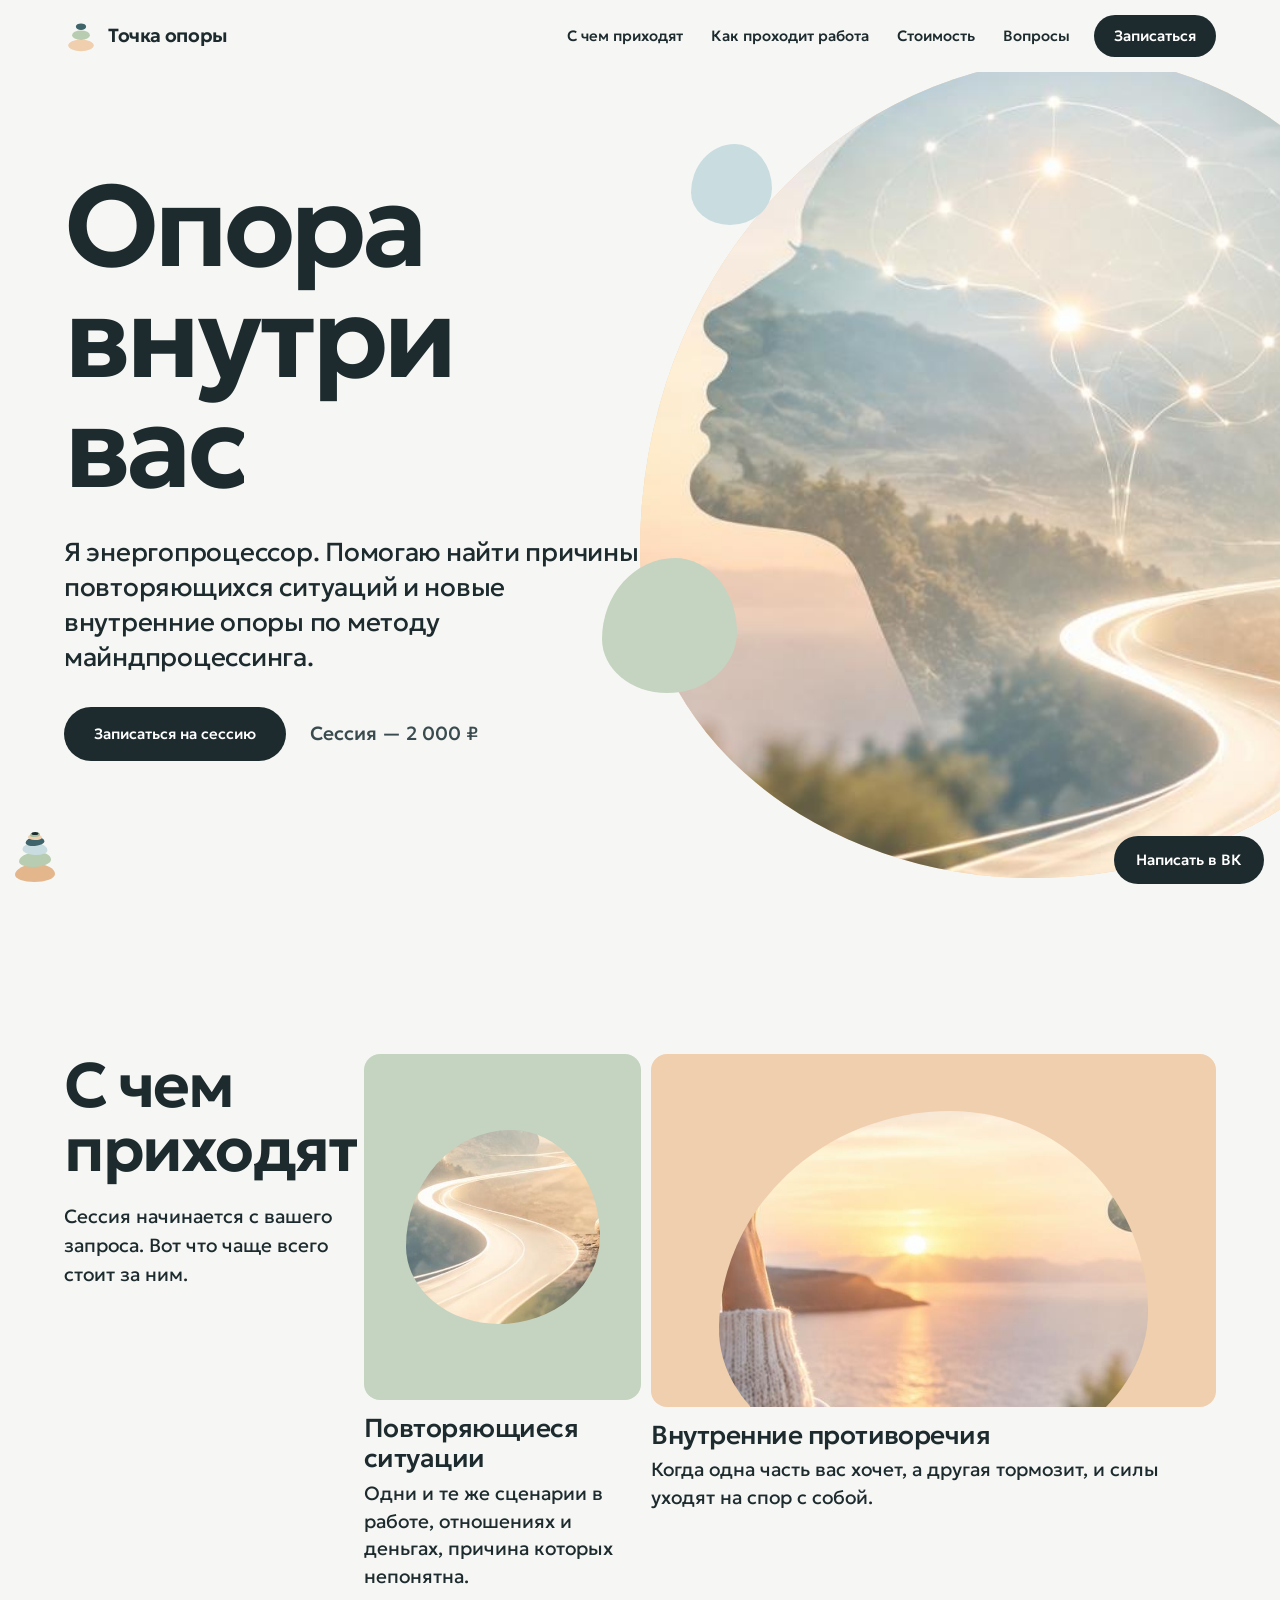
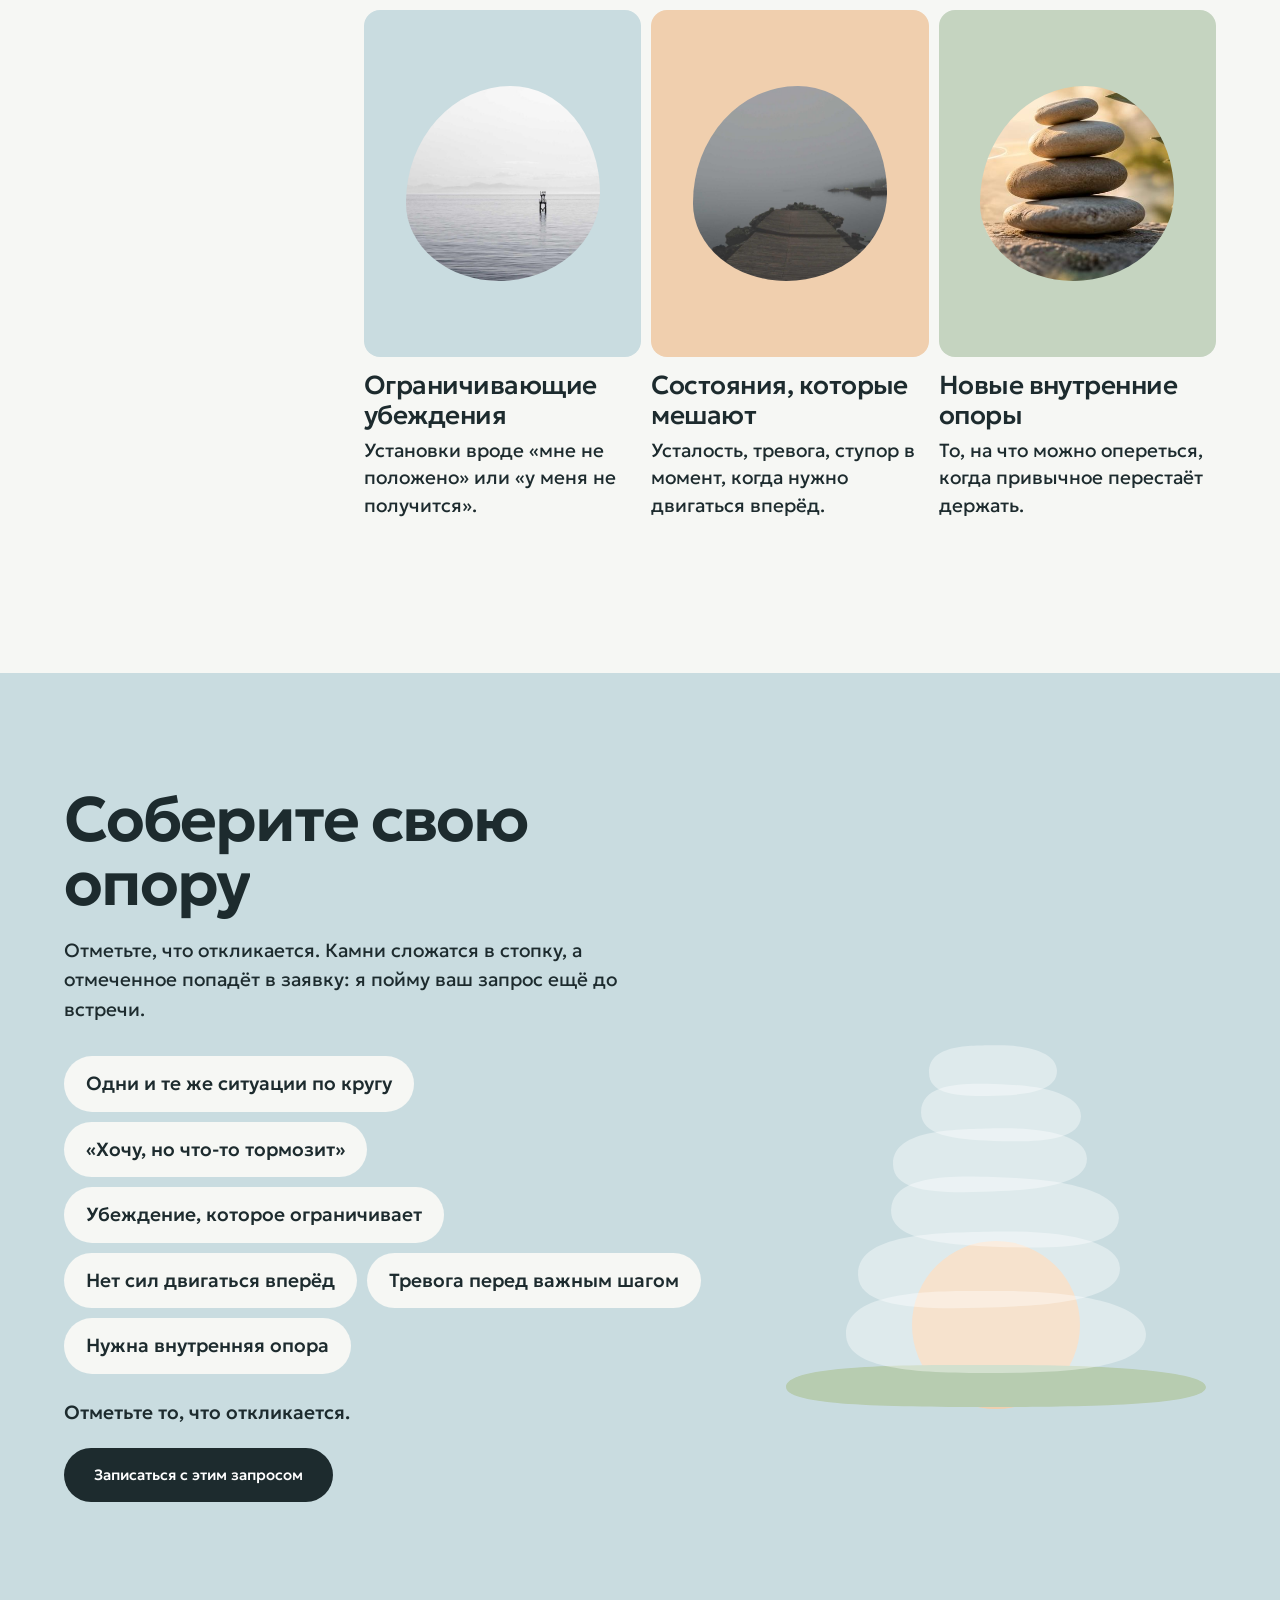
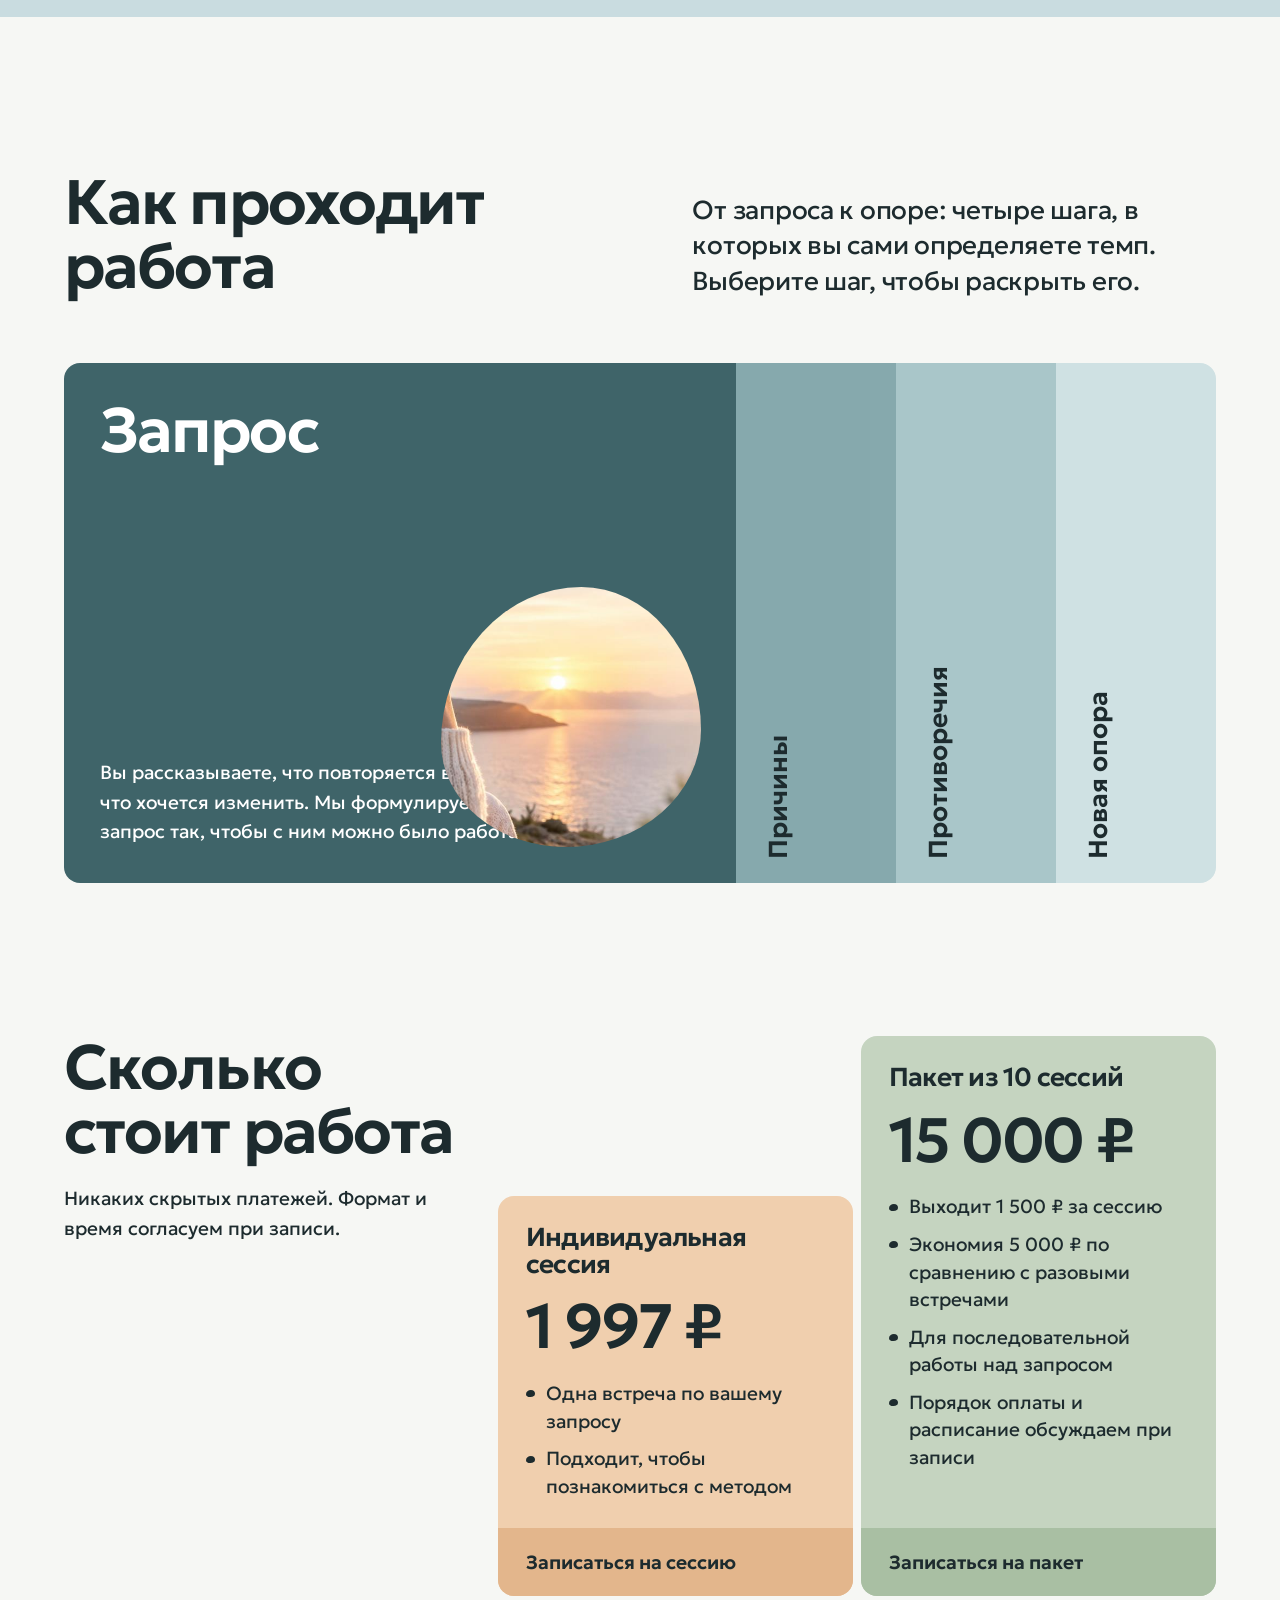
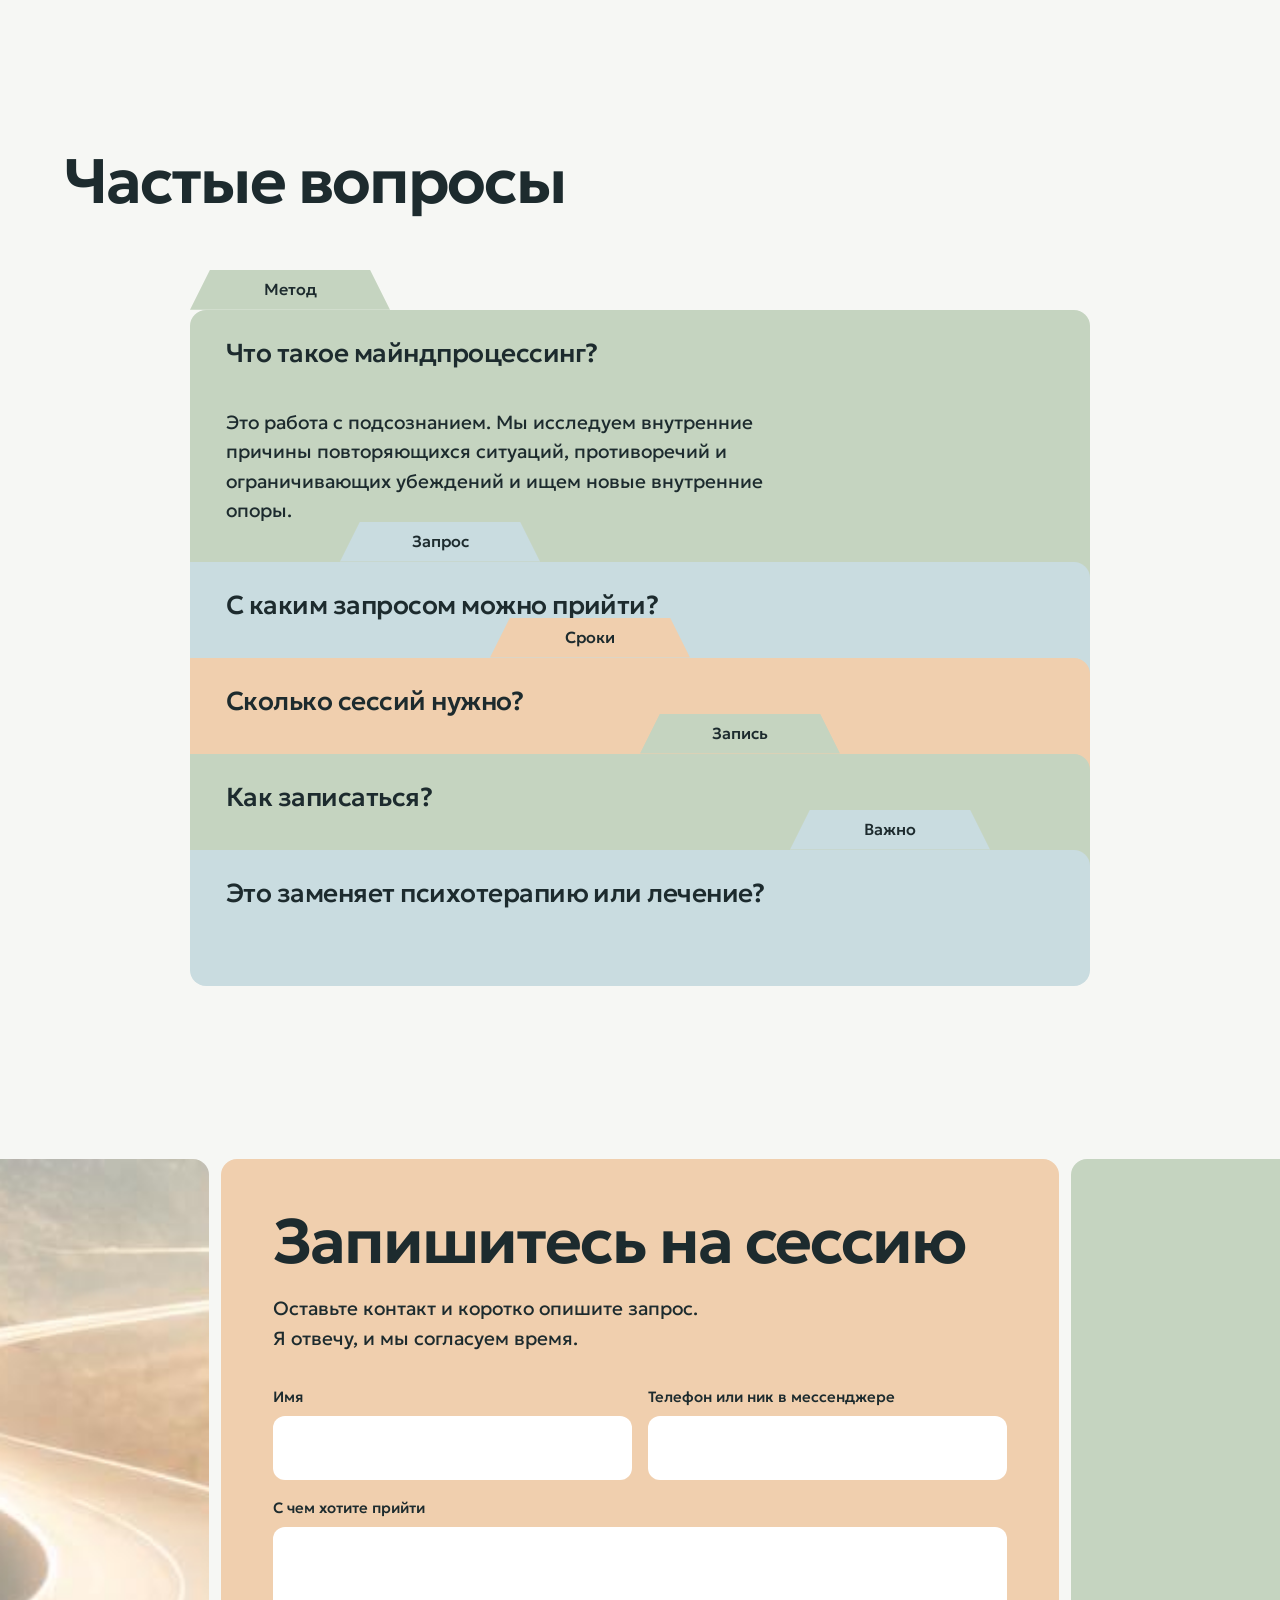
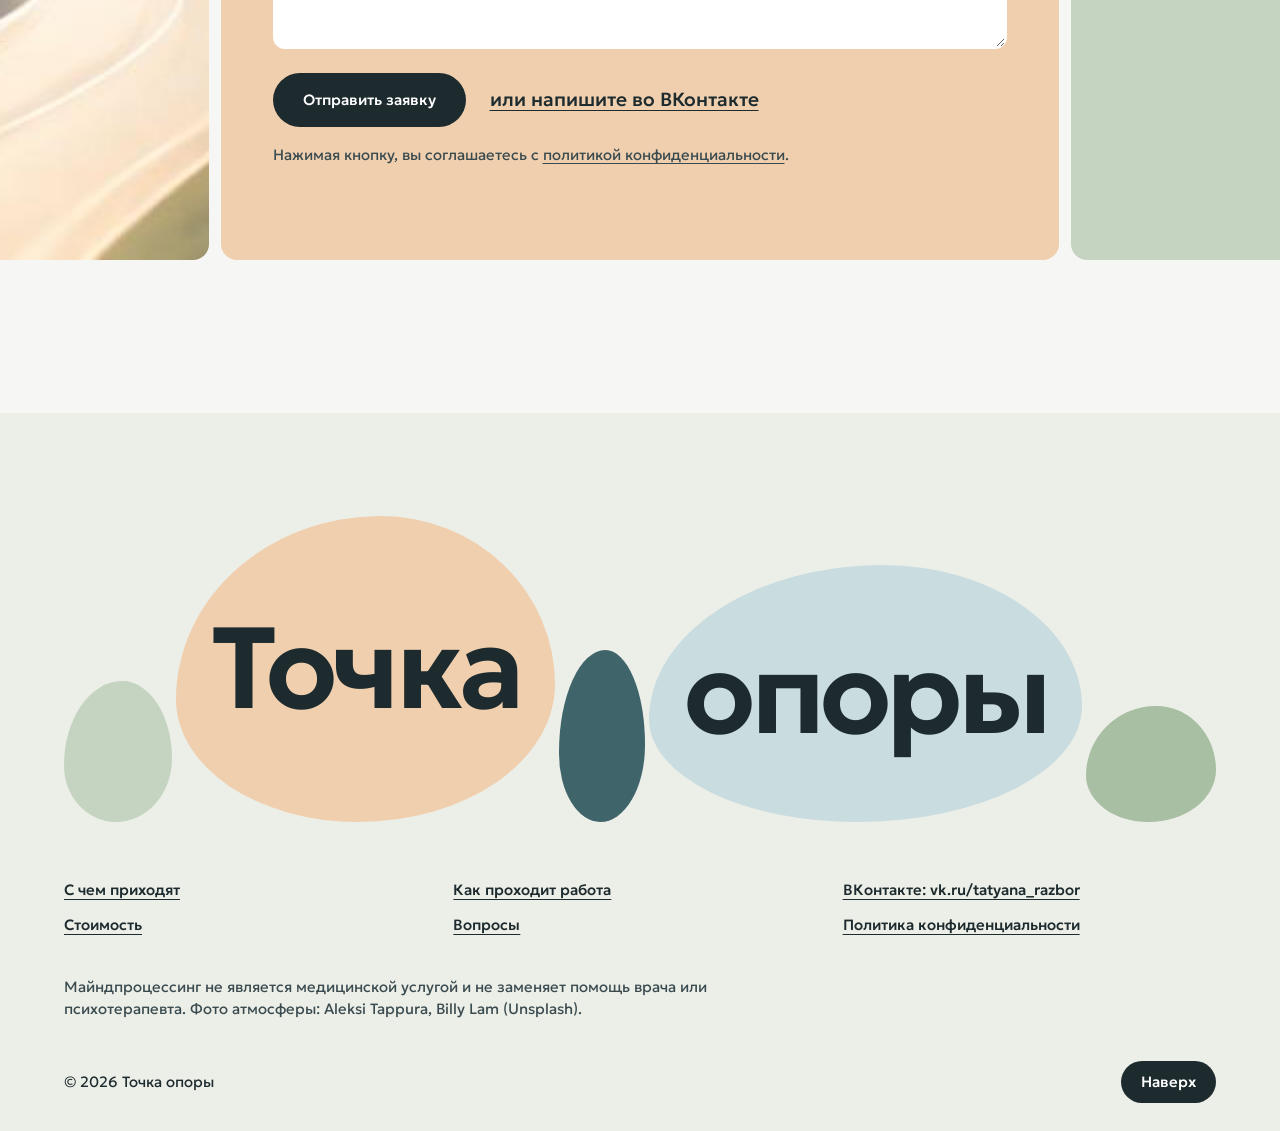
==== index.html @ fae9e63d "init: landing for Точка опоры (майндпроцессинг)" ====
<!doctype html>
<html lang="ru">
<head>
<meta charset="utf-8">
<meta name="viewport" content="width=device-width, initial-scale=1">
<title>Точка опоры — майндпроцессинг, работа с подсознанием</title>
<meta name="description" content="Индивидуальные сессии по методу майндпроцессинга: исследуем причины повторяющихся ситуаций, внутренние противоречия и ограничивающие убеждения. Сессия 2 000 ₽, пакет из 10 сессий 15 000 ₽.">
<meta property="og:type" content="website">
<meta property="og:title" content="Точка опоры — майндпроцессинг">
<meta property="og:description" content="Работа с подсознанием: находим причины повторяющихся ситуаций и новые внутренние опоры.">
<meta name="theme-color" content="#f6f7f4">
<link rel="icon" href="data:image/svg+xml,%3Csvg xmlns='http://www.w3.org/2000/svg' viewBox='0 0 64 64'%3E%3Cellipse cx='32' cy='47' rx='24' ry='12' fill='%23f0cfae'/%3E%3Cellipse cx='32' cy='29' rx='17' ry='9' fill='%23c5d4c0'/%3E%3Cellipse cx='32' cy='14' rx='10' ry='6' fill='%233f6469'/%3E%3C/svg%3E">
<script>document.documentElement.classList.add('js')</script>
<link rel="preconnect" href="https://fonts.googleapis.com">
<link rel="preconnect" href="https://fonts.gstatic.com" crossorigin>
<link href="https://fonts.googleapis.com/css2?family=Geologica:wght@400;500;600;700&display=swap" rel="stylesheet">
<link rel="stylesheet" href="styles.css">
</head>
<body>

<header class="header" id="header">
  <div class="header__inner">
    <a class="logo" href="#top" aria-label="Точка опоры — в начало">
      <svg class="logo__mark" viewBox="0 0 40 40" aria-hidden="true"><ellipse cx="20" cy="31" rx="15" ry="7" fill="#f0cfae"/><ellipse cx="20" cy="19" rx="10.5" ry="5.6" fill="#b7ccb0"/><ellipse cx="20" cy="9" rx="6" ry="3.8" fill="#3f6469"/></svg>
      <span class="logo__text">Точка опоры</span>
    </a>
    <nav class="nav" id="nav" aria-label="Разделы сайта">
      <a href="#topics">С чем приходят</a>
      <a href="#process">Как проходит работа</a>
      <a href="#price">Стоимость</a>
      <a href="#faq">Вопросы</a>
    </nav>
    <a class="btn btn--sm header__cta" href="#contact">Записаться</a>
    <button class="burger" id="burger" type="button" aria-label="Открыть меню" aria-expanded="false" aria-controls="nav"><span></span><span></span></button>
  </div>
</header>

<main>

  <!-- HERO -->
  <section class="hero" id="top" data-trail="0">
    <div class="hero__text">
      <h1 class="hero__title" data-split aria-label="Опора внутри вас"><span class="l">Опора</span><span class="l">внутри вас</span></h1>
      <p class="hero__lead" data-reveal>Я энергопроцессор. Помогаю найти причины повторяющихся ситуаций и новые внутренние опоры по методу майндпроцессинга.</p>
      <div class="hero__act" data-reveal style="--d:120ms">
        <a class="btn" href="#contact">Записаться на сессию</a>
        <span class="hero__price">Сессия — 2&nbsp;000&nbsp;₽</span>
      </div>
    </div>
    <div class="stage" id="stage">
      <div class="stage__move">
        <div class="pebble pebble--giant">
          <div class="giant__pic"><img src="img/head.jpg" width="640" height="708" alt="Силуэт головы, внутри которого горы, море и светящаяся тропа"></div>
        </div>
        <span class="pebble pebble--s1" aria-hidden="true"></span>
        <span class="pebble pebble--s2" aria-hidden="true"></span>
      </div>
    </div>
  </section>

  <!-- С ЧЕМ ПРИХОДЯТ -->
  <section class="topics" id="topics" data-trail="1">
    <div class="topics__head">
      <h2 data-split>С чем приходят</h2>
      <p data-reveal>Сессия начинается с вашего запроса. Вот что чаще всего стоит за ним.</p>
    </div>
    <div class="topics__grid" data-stagger>
      <figure class="tile tile--sage t1">
        <div class="tile__field"><img src="img/path.jpg" width="640" height="348" loading="lazy" alt="Светящаяся дорога, уходящая вдаль"></div>
        <figcaption><strong>Повторяющиеся ситуации</strong><span>Одни и те же сценарии в работе, отношениях и деньгах, причина которых непонятна.</span></figcaption>
      </figure>
      <figure class="tile tile--sand t2">
        <div class="tile__field"><img src="img/sea.jpg" width="640" height="478" loading="lazy" alt="Закат над морем и мысом"></div>
        <figcaption><strong>Внутренние противоречия</strong><span>Когда одна часть вас хочет, а другая тормозит, и силы уходят на спор с собой.</span></figcaption>
      </figure>
      <figure class="tile tile--mist t3">
        <div class="tile__field"><img src="img/post.jpg" width="1400" height="1000" loading="lazy" alt="Одинокая вешка в тумане над водой"></div>
        <figcaption><strong>Ограничивающие убеждения</strong><span>Установки вроде «мне не положено» или «у меня не получится».</span></figcaption>
      </figure>
      <figure class="tile tile--sand t4">
        <div class="tile__field"><img src="img/jetty.jpg" width="1400" height="1000" loading="lazy" alt="Каменный причал, уходящий в спокойную воду и туман"></div>
        <figcaption><strong>Состояния, которые мешают</strong><span>Усталость, тревога, ступор в момент, когда нужно двигаться вперёд.</span></figcaption>
      </figure>
      <figure class="tile tile--sage t5">
        <div class="tile__field"><img src="img/stones.jpg" width="380" height="400" loading="lazy" alt="Стопка гладких камней на скале"></div>
        <figcaption><strong>Новые внутренние опоры</strong><span>То, на что можно опереться, когда привычное перестаёт держать.</span></figcaption>
      </figure>
    </div>
  </section>

  <!-- СОБЕРИ ОПОРУ -->
  <section class="cairn" id="cairn" data-trail="2">
    <div class="cairn__grid">
      <div class="cairn__copy">
        <h2 data-split>Соберите свою опору</h2>
        <p class="cairn__lead" data-reveal>Отметьте, что откликается. Камни сложатся в стопку, а отмеченное попадёт в заявку: я пойму ваш запрос ещё до встречи.</p>
        <fieldset class="chips" data-stagger>
          <legend class="sr">Что откликается</legend>
          <label class="chip"><input type="checkbox" value="Одни и те же ситуации по кругу"><span>Одни и те же ситуации по кругу</span></label>
          <label class="chip"><input type="checkbox" value="«Хочу, но что-то тормозит»"><span>«Хочу, но что-то тормозит»</span></label>
          <label class="chip"><input type="checkbox" value="Убеждение, которое ограничивает"><span>Убеждение, которое ограничивает</span></label>
          <label class="chip"><input type="checkbox" value="Нет сил двигаться вперёд"><span>Нет сил двигаться вперёд</span></label>
          <label class="chip"><input type="checkbox" value="Тревога перед важным шагом"><span>Тревога перед важным шагом</span></label>
          <label class="chip"><input type="checkbox" value="Нужна внутренняя опора"><span>Нужна внутренняя опора</span></label>
        </fieldset>
        <p class="cairn__sum" id="cairnSum" aria-live="polite">Отметьте то, что откликается.</p>
        <a class="btn" href="#contact" id="cairnGo">Записаться с этим запросом</a>
      </div>
      <div class="cairn__art" aria-hidden="true">
        <svg id="cairnSvg" viewBox="0 0 440 540" role="img" focusable="false"></svg>
      </div>
    </div>
  </section>

  <!-- КАК ПРОХОДИТ -->
  <section class="process" id="process" data-trail="3">
    <div class="process__head">
      <h2 data-split>Как проходит работа</h2>
      <p data-reveal>От запроса к опоре: четыре шага, в которых вы сами определяете темп. Выберите шаг, чтобы раскрыть его.</p>
    </div>
    <div class="acc" id="acc" data-reveal>
      <div class="acc__p acc__p--1 is-open">
        <button class="acc__tab" type="button" aria-expanded="true" aria-controls="acc-b1"><span class="acc__vname">Запрос</span></button>
        <div class="acc__body" id="acc-b1">
          <h3 class="acc__name">Запрос</h3>
          <p>Вы рассказываете, что повторяется в жизни и что хочется изменить. Мы формулируем запрос так, чтобы с ним можно было работать.</p>
          <div class="acc__pic"><img src="img/sea.jpg" width="640" height="478" loading="lazy" alt="Рассвет над морем"></div>
        </div>
      </div>
      <div class="acc__p acc__p--2">
        <button class="acc__tab" type="button" aria-expanded="false" aria-controls="acc-b2"><span class="acc__vname">Причины</span></button>
        <div class="acc__body" id="acc-b2">
          <h3 class="acc__name">Причины</h3>
          <p>Исследуем, откуда берётся повторяющаяся ситуация и какие внутренние причины за ней стоят.</p>
          <div class="acc__pic"><img src="img/post.jpg" width="1400" height="1000" loading="lazy" alt="Вешка в тумане"></div>
        </div>
      </div>
      <div class="acc__p acc__p--3">
        <button class="acc__tab" type="button" aria-expanded="false" aria-controls="acc-b3"><span class="acc__vname">Противоречия</span></button>
        <div class="acc__body" id="acc-b3">
          <h3 class="acc__name">Противоречия</h3>
          <p>Разбираемся с внутренними противоречиями и убеждениями, которые ограничивают и тормозят движение.</p>
          <div class="acc__pic"><img src="img/jetty.jpg" width="1400" height="1000" loading="lazy" alt="Причал в тумане"></div>
        </div>
      </div>
      <div class="acc__p acc__p--4">
        <button class="acc__tab" type="button" aria-expanded="false" aria-controls="acc-b4"><span class="acc__vname">Новая опора</span></button>
        <div class="acc__body" id="acc-b4">
          <h3 class="acc__name">Новая опора</h3>
          <p>Находим новые внутренние опоры: состояния и установки, на которые можно опереться дальше.</p>
          <div class="acc__pic"><img src="img/stones.jpg" width="380" height="400" loading="lazy" alt="Стопка камней"></div>
        </div>
      </div>
    </div>
  </section>

  <!-- СТОИМОСТЬ -->
  <section class="price" id="price" data-trail="4">
    <div class="plans">
      <div class="plans__head">
        <h2 data-split>Сколько стоит работа</h2>
        <p data-reveal>Никаких скрытых платежей. Формат и время согласуем при записи.</p>
      </div>
      <article class="plan plan--s" data-reveal>
        <div class="plan__in">
          <h3>Индивидуальная сессия</h3>
          <p class="plan__price"><span data-count="2000">2&nbsp;000</span>&nbsp;₽</p>
          <ul>
            <li>Одна встреча по вашему запросу</li>
            <li>Подходит, чтобы познакомиться с методом</li>
          </ul>
        </div>
        <a class="plan__go" href="#contact" data-plan="Индивидуальная сессия, 2 000 ₽">Записаться на сессию</a>
      </article>
      <article class="plan plan--l" data-reveal style="--d:140ms">
        <div class="plan__in">
          <h3>Пакет из 10 сессий</h3>
          <p class="plan__price"><span data-count="15000">15&nbsp;000</span>&nbsp;₽</p>
          <ul>
            <li>Выходит 1&nbsp;500&nbsp;₽ за сессию</li>
            <li>Экономия 5&nbsp;000&nbsp;₽ по сравнению с разовыми встречами</li>
            <li>Для последовательной работы над запросом</li>
            <li>Порядок оплаты и расписание обсуждаем при записи</li>
          </ul>
        </div>
        <a class="plan__go" href="#contact" data-plan="Пакет из 10 сессий, 15 000 ₽">Записаться на пакет</a>
      </article>
    </div>
  </section>

  <!-- ВОПРОСЫ -->
  <section class="faq" id="faq" data-trail="5">
    <h2 data-split>Частые вопросы</h2>
    <div class="cards" id="cards" data-stagger>
      <div class="card card--sage is-open">
        <span class="card__tab" aria-hidden="true">Метод</span>
        <button class="card__q" type="button" aria-expanded="true" aria-controls="ans1">Что такое майндпроцессинг?</button>
        <div class="card__a" id="ans1"><div><p>Это работа с подсознанием. Мы исследуем внутренние причины повторяющихся ситуаций, противоречий и ограничивающих убеждений и ищем новые внутренние опоры.</p></div></div>
      </div>
      <div class="card card--mist">
        <span class="card__tab" aria-hidden="true">Запрос</span>
        <button class="card__q" type="button" aria-expanded="false" aria-controls="ans2">С каким запросом можно прийти?</button>
        <div class="card__a" id="ans2"><div><p>С повторяющейся ситуацией, внутренним конфликтом, убеждением или состоянием, которое мешает двигаться вперёд. Если запрос пока размыт, сформулируем его вместе в начале сессии.</p></div></div>
      </div>
      <div class="card card--sand">
        <span class="card__tab" aria-hidden="true">Сроки</span>
        <button class="card__q" type="button" aria-expanded="false" aria-controls="ans3">Сколько сессий нужно?</button>
        <div class="card__a" id="ans3"><div><p>Можно начать с одной сессии, чтобы познакомиться с методом и понять, подходит ли он вам. Для последовательной работы есть пакет из 10 сессий.</p></div></div>
      </div>
      <div class="card card--sage">
        <span class="card__tab" aria-hidden="true">Запись</span>
        <button class="card__q" type="button" aria-expanded="false" aria-controls="ans4">Как записаться?</button>
        <div class="card__a" id="ans4"><div><p>Оставьте заявку на сайте или напишите во ВКонтакте. Формат и время сессии согласуем при записи.</p></div></div>
      </div>
      <div class="card card--mist">
        <span class="card__tab" aria-hidden="true">Важно</span>
        <button class="card__q" type="button" aria-expanded="false" aria-controls="ans5">Это заменяет психотерапию или лечение?</button>
        <div class="card__a" id="ans5"><div><p>Нет. Майндпроцессинг не является медицинской услугой и не заменяет помощь врача или психотерапевта. Если нужна медицинская помощь, обратитесь к врачу.</p></div></div>
      </div>
    </div>
  </section>

  <!-- ЗАЯВКА -->
  <section class="contact" id="contact" data-trail="6">
    <div class="contact__row">
      <div class="flank flank--l" data-reveal="left"><img src="img/path.jpg" width="640" height="348" loading="lazy" alt="Светящаяся тропа, уходящая вдаль"></div>
      <div class="contact__main" data-reveal>
        <h2>Запишитесь на сессию</h2>
        <p class="contact__lead">Оставьте контакт и коротко опишите запрос. Я отвечу, и мы согласуем время.</p>
        <form class="form" id="leadForm" novalidate>
          <div class="field">
            <label for="f-name">Имя</label>
            <input id="f-name" name="name" type="text" autocomplete="name" required>
          </div>
          <div class="field">
            <label for="f-contact">Телефон или ник в мессенджере</label>
            <input id="f-contact" name="contact" type="text" autocomplete="tel" inputmode="text" required>
          </div>
          <div class="field field--wide">
            <label for="f-comment">С чем хотите прийти</label>
            <textarea id="f-comment" name="comment" rows="3"></textarea>
          </div>
          <input type="hidden" name="plan" id="f-plan">
          <input type="hidden" name="topics" id="f-topics">
          <input type="text" name="_gotcha" style="display:none" tabindex="-1" autocomplete="off">
          <div class="form__act">
            <button class="btn btn--dark" type="submit">Отправить заявку</button>
            <a class="form__alt" href="https://vk.ru/tatyana_razbor" target="_blank" rel="noopener">или напишите во ВКонтакте</a>
          </div>
          <p class="form__note">Нажимая кнопку, вы соглашаетесь с <a href="privacy.html">политикой конфиденциальности</a>.</p>
          <p class="form__status" id="formStatus" role="status" aria-live="polite"></p>
        </form>
      </div>
      <div class="flank flank--r" data-reveal="right" aria-hidden="true"></div>
    </div>
  </section>

</main>

<footer class="footer" id="footer">
  <div class="stones" id="stones" aria-label="Точка опоры">
    <span class="sf sf--a" data-reveal="drop" style="--h:46%;--g:2;--d:0ms"></span>
    <span class="sf sf--b" data-reveal="drop" style="--h:100%;--g:7;--d:90ms"><b>Точка</b></span>
    <span class="sf sf--c" data-reveal="drop" style="--h:56%;--g:1.6;--d:180ms"></span>
    <span class="sf sf--d" data-reveal="drop" style="--h:84%;--g:8;--d:270ms"><b>опоры</b></span>
    <span class="sf sf--e" data-reveal="drop" style="--h:38%;--g:2.4;--d:360ms"></span>
  </div>
  <div class="footer__cols">
    <nav class="footer__nav" aria-label="Разделы в подвале">
      <a href="#topics">С чем приходят</a>
      <a href="#process">Как проходит работа</a>
      <a href="#price">Стоимость</a>
      <a href="#faq">Вопросы</a>
    </nav>
    <div class="footer__contact">
      <a href="https://vk.ru/tatyana_razbor" target="_blank" rel="noopener">ВКонтакте: vk.ru/tatyana_razbor</a>
      <a href="privacy.html">Политика конфиденциальности</a>
    </div>
  </div>
  <p class="footer__legal">Майндпроцессинг не является медицинской услугой и не заменяет помощь врача или психотерапевта. Фото атмосферы: Aleksi Tappura, Billy Lam (Unsplash).</p>
  <div class="footer__last">
    <span>© <span id="year">2026</span> Точка опоры</span>
    <a class="btn btn--sm" href="#top">Наверх</a>
  </div>
</footer>

<a class="fab" href="https://vk.ru/tatyana_razbor" target="_blank" rel="noopener" aria-label="Написать во ВКонтакте">Написать в ВК</a>

<div class="trail" id="trail" aria-hidden="true"></div>

<script src="script.js"></script>
</body>
</html>
---- styles.css ----
/* Точка опоры — один мотив: камень. Он же маска фото, плитки, стопка, подвал. */
:root{
  --bg:#f6f7f4;
  --surface:#eceee8;
  --ink:#1d2b2e;
  --muted:#3a4b4f;
  --white:#fff;
  --sage:#c5d4c0;
  --sage-d:#a9bfa3;
  --mist:#c9dce0;
  --sand:#f0cfae;
  --sand-d:#e3b68c;
  --deep:#3f6469;

  --pebble:54% 46% 52% 48% / 60% 55% 45% 40%;
  --r:16px;
  --pad:clamp(16px,5vw,72px);
  --gap:16px;
  --ff:'Geologica',system-ui,-apple-system,'Segoe UI',sans-serif;
  --ease:cubic-bezier(.22,.8,.2,1);
  --spring:cubic-bezier(.34,1.56,.64,1);

  --step-small:clamp(.875rem,.85rem + .1vw,.9375rem);
  --step-body:clamp(1.0625rem,1rem + .25vw,1.1875rem);
  --step-lead:clamp(1.25rem,1.1rem + .7vw,1.625rem);
  --step-head:clamp(2.1rem,1.2rem + 3.4vw,4.1rem);
  --step-display:clamp(3.1rem,1.2rem + 7.6vw,7.2rem);
}

*,*::before,*::after{box-sizing:border-box}
html{-webkit-text-size-adjust:100%}
body{margin:0;background:var(--bg);color:var(--ink);font:400 var(--step-body)/1.55 var(--ff);overflow-x:hidden;-webkit-font-smoothing:antialiased}
img{display:block;max-width:100%;height:auto}
h1,h2,h3,p,ul,figure{margin:0}
ul{padding:0;list-style:none}
a{color:inherit}
button,input,textarea{font:inherit;color:inherit}
::selection{background:var(--sand)}
:focus-visible{outline:3px solid var(--deep);outline-offset:3px;border-radius:6px}
.sr{position:absolute;width:1px;height:1px;overflow:hidden;clip:rect(0 0 0 0);white-space:nowrap}

h1,h2,h3{font-weight:600;letter-spacing:-.03em;line-height:1.02}
h2{font-size:var(--step-head)}

/* ---------- Кнопки ---------- */
.btn{
  --pad-x:30px;
  display:inline-flex;align-items:center;justify-content:center;
  min-height:54px;padding:0 var(--pad-x);
  background:var(--ink);color:var(--white);
  border:0;border-radius:999px;
  font-weight:500;font-size:var(--step-small);text-decoration:none;white-space:nowrap;cursor:pointer;
  transition:background .25s var(--ease),transform .25s var(--spring);
  will-change:transform;
}
.btn:hover{background:var(--deep)}
.btn:active{transform:scale(.96)!important}
.btn--sm{min-height:42px;--pad-x:20px}
.btn--dark{background:var(--ink)}
.btn[disabled]{opacity:.6;cursor:default}

/* ---------- Шапка ---------- */
.header{position:fixed;inset:0 0 auto 0;z-index:50;background:var(--bg);transition:background .3s}
.header.scrolled{background:rgba(246,247,244,.96)}
.header__inner{display:flex;align-items:center;gap:24px;min-width:0;height:72px;padding:0 var(--pad)}
.logo{display:flex;align-items:center;gap:10px;flex-shrink:0;text-decoration:none;font-weight:600;font-size:var(--step-body);letter-spacing:-.02em}
.logo__mark{width:34px;height:34px;transition:transform .5s var(--spring)}
.logo:hover .logo__mark{transform:rotate(-12deg) scale(1.08)}
.nav{display:flex;gap:28px;margin-left:auto}
.nav a{white-space:nowrap;text-decoration:none;font-size:var(--step-small);font-weight:500;padding:6px 0;position:relative}
.nav a::after{content:"";position:absolute;left:0;bottom:0;width:100%;height:5px;border-radius:5px;background:var(--sand);transform:scaleX(0);transform-origin:left;transition:transform .35s var(--ease);z-index:-1}
.nav a:hover::after{transform:scaleX(1)}
.burger{display:none;width:44px;height:44px;margin-left:auto;background:transparent;border:0;cursor:pointer;position:relative;flex-shrink:0}
.burger span{position:absolute;left:10px;width:24px;height:3px;border-radius:3px;background:var(--ink);transition:transform .35s var(--ease)}
.burger span:nth-child(1){top:16px}
.burger span:nth-child(2){top:25px}
.burger.is-open span:nth-child(1){transform:translateY(4.5px) rotate(45deg)}
.burger.is-open span:nth-child(2){transform:translateY(-4.5px) rotate(-45deg)}

/* ---------- Камень (мотив) ---------- */
.pebble{border-radius:var(--pebble);position:absolute}

/* ---------- Hero ---------- */
.hero{position:relative;min-height:100svh;display:flex;align-items:center;padding:96px var(--pad) 64px;overflow:hidden}
.hero__text{position:relative;z-index:2;max-width:46vw}
.hero__title{font-size:var(--step-display);line-height:.96;letter-spacing:-.04em}
.hero__title .l{display:block}
.hero__lead{max-width:32ch;margin-top:32px;font-size:var(--step-lead);line-height:1.35;letter-spacing:-.01em}
.hero__act{display:flex;align-items:center;gap:24px;flex-wrap:wrap;margin-top:32px}
.hero__price{font-weight:500;color:var(--muted)}

.stage{position:absolute;inset:0;z-index:1;pointer-events:none}
.stage__move{position:absolute;inset:0;--mx:0;--my:0;--sy:0;
  transform:translate3d(calc(var(--mx)*-16px),calc(var(--sy)*.1px + var(--my)*-12px),0)}
.pebble--giant{
  width:min(104svh,64vw);height:min(104svh,64vw);
  left:calc(82vw - min(52svh,32vw));top:calc(52svh - min(52svh,32vw));
  background:var(--sand);overflow:hidden;
  animation:breathe 16s ease-in-out infinite alternate;
}
.giant__pic{position:absolute;inset:0}
.giant__pic img{width:100%;height:100%;object-fit:cover;object-position:35% 40%}
.pebble--s1{width:min(15svh,12vw);height:min(15svh,12vw);left:calc(82vw - min(52svh,32vw) - 3vw);top:62svh;background:var(--sage);animation:float 9s ease-in-out infinite alternate}
.pebble--s2{width:min(9svh,7vw);height:min(9svh,7vw);left:calc(82vw - min(52svh,32vw) + 4vw);top:16svh;background:var(--mist);animation:float 7s ease-in-out -3s infinite alternate-reverse}
@keyframes breathe{
  0%{border-radius:54% 46% 52% 48% / 60% 55% 45% 40%}
  50%{border-radius:48% 52% 44% 56% / 52% 62% 38% 48%}
  100%{border-radius:58% 42% 56% 44% / 56% 48% 52% 44%}
}
@keyframes float{from{transform:translateY(-12px) rotate(-6deg)}to{transform:translateY(14px) rotate(8deg)}}

/* ---------- Секции ---------- */
section{position:relative}
.topics,.process,.price,.faq,.contact{padding:clamp(88px,12vw,200px) var(--pad) 0}
.topics__head p,.process__head p,.plans__head p,.cairn__lead,.contact__lead{max-width:34ch;margin-top:20px;font-size:var(--step-body)}

/* С чем приходят */
.topics{display:grid;grid-template-columns:minmax(0,3fr) minmax(0,9fr);gap:var(--gap);align-items:start}
.topics__grid{display:grid;grid-template-columns:repeat(6,minmax(0,1fr));gap:20px 10px}
.t1{grid-column:span 2}.t2{grid-column:span 4}.t3,.t4,.t5{grid-column:span 2}
.tile{display:flex;flex-direction:column;gap:14px}
.tile__field{border-radius:var(--r);display:grid;place-items:center;aspect-ratio:4/5;overflow:hidden}
.t2 .tile__field{aspect-ratio:8/5}
.tile--sage .tile__field{background:var(--sage)}
.tile--sand .tile__field{background:var(--sand)}
.tile--mist .tile__field{background:var(--mist)}
.tile__field img{width:70%;aspect-ratio:1;object-fit:cover;border-radius:var(--pebble);transition:transform .8s var(--ease),border-radius 1.2s var(--ease)}
.t2 .tile__field img{width:auto;height:76%;aspect-ratio:1.18}
.tile:hover .tile__field img{transform:scale(1.07) rotate(-3deg);border-radius:46% 54% 48% 52% / 48% 44% 56% 52%}
.tile figcaption{display:flex;flex-direction:column;gap:6px}
.tile strong{font-size:var(--step-lead);font-weight:500;line-height:1.15;letter-spacing:-.02em}
.tile span{font-size:var(--step-body);line-height:1.45}

/* Соберите опору (живая вещь) */
.cairn{margin-top:clamp(88px,12vw,200px);background:var(--mist);padding:clamp(72px,9vw,140px) var(--pad)}
.cairn__grid{display:grid;grid-template-columns:minmax(0,7fr) minmax(0,5fr);gap:48px;align-items:center}
.cairn__lead{max-width:44ch}
.chips{border:0;margin:32px 0 0;padding:0;display:flex;flex-wrap:wrap;gap:10px}
.chip{position:relative;cursor:pointer}
.chip input{position:absolute;opacity:0;inset:0;width:100%;height:100%;margin:0;cursor:pointer}
.chip span{display:inline-block;padding:13px 22px;border-radius:999px;background:var(--bg);font-weight:500;font-size:var(--step-body);transition:background .25s var(--ease),color .25s,transform .35s var(--spring)}
.chip:hover span{transform:translateY(-3px) rotate(-1.2deg)}
.chip input:checked + span{background:var(--ink);color:var(--white);transform:scale(1.04)}
.chip input:focus-visible + span{outline:3px solid var(--deep);outline-offset:3px}
.cairn__sum{margin:24px 0 20px;min-height:1.6em;font-weight:500}
.cairn__art svg{display:block;width:100%;max-width:440px;height:auto;margin-left:auto;overflow:visible}
#cairnSvg.wobble{animation:wobble 1.1s var(--ease)}
@keyframes wobble{0%{transform:rotate(0)}22%{transform:rotate(-1.6deg)}50%{transform:rotate(1.1deg)}78%{transform:rotate(-.5deg)}100%{transform:rotate(0)}}
#cairnSvg{transform-origin:50% 92%}
.stone{transition:transform 1s var(--spring),opacity .35s}
.ghost{fill:#fff;opacity:.38}
.sun{transition:transform 1.4s var(--ease),opacity .8s}

/* Как проходит работа */
.process__head{display:grid;grid-template-columns:5fr 1fr 5fr;column-gap:0;align-items:end}
.process__head h2{grid-column:1}
.process__head p{grid-column:3;margin:0;max-width:38ch;font-size:var(--step-lead);line-height:1.35;letter-spacing:-.01em}
.acc{display:flex;height:520px;margin-top:64px;border-radius:var(--r);overflow:hidden}
.acc__p{position:relative;flex:1 1 0;min-width:0;overflow:hidden;transition:flex-grow .6s var(--ease)}
.acc__p.is-open{flex-grow:4.2}
.acc__p--1{background:#3f6469;color:var(--white)}
.acc__p--2{background:#86a9ad}
.acc__p--3{background:#a9c6c9}
.acc__p--4{background:#cfe1e3}
.acc__tab{position:absolute;inset:0;width:100%;height:100%;background:transparent;border:0;padding:0;cursor:pointer;z-index:2;text-align:left;color:inherit}
.acc__vname{position:absolute;left:22px;bottom:24px;writing-mode:vertical-rl;transform:rotate(180deg);transform-origin:center;font-size:var(--step-lead);font-weight:600;white-space:nowrap;transition:opacity .3s}
.acc__p.is-open .acc__vname{opacity:0}
.acc__p.is-open .acc__tab{pointer-events:none}
.acc__body{position:absolute;inset:0 auto 0 0;width:calc((100vw - var(--pad)*2)*.584);min-width:560px;padding:36px;display:flex;flex-direction:column;justify-content:space-between;opacity:0;transition:opacity .4s}
.acc__p.is-open .acc__body{opacity:1;transition:opacity .6s .25s}
.acc__name{font-size:var(--step-head)}
.acc__body p{max-width:34ch;font-size:var(--step-body)}
.acc__pic{position:absolute;right:36px;bottom:36px;width:min(40%,260px);aspect-ratio:1;border-radius:var(--pebble);overflow:hidden}
.acc__pic img{width:100%;height:100%;object-fit:cover;transform:scale(1.2);transition:transform 1.6s var(--ease) .1s}
.acc__p.is-open .acc__pic img{transform:scale(1)}

/* Стоимость */
.plans{display:grid;grid-template-columns:minmax(0,1.2fr) minmax(0,1fr) minmax(0,1fr);gap:8px;align-items:end}
.plans__head{align-self:start;padding-right:32px}
.plan{display:flex;flex-direction:column;justify-content:space-between;border-radius:var(--r);overflow:hidden}
.plan--s{background:var(--sand);min-height:400px}
.plan--l{background:var(--sage);min-height:560px}
.plan__in{padding:28px}
.plan h3{font-size:var(--step-lead);font-weight:600}
.plan__price{margin:18px 0 22px;font-size:var(--step-head);font-weight:600;letter-spacing:-.04em;line-height:1;white-space:nowrap}
.plan li{position:relative;padding-left:20px;margin-top:10px;font-size:var(--step-body);line-height:1.45}
.plan li::before{content:"";position:absolute;left:0;top:.55em;width:9px;height:7px;border-radius:var(--pebble);background:var(--ink)}
.plan__go{display:flex;align-items:center;height:68px;padding:0 28px;font-weight:600;text-decoration:none;transition:padding .35s var(--ease),background .25s}
.plan--s .plan__go{background:var(--sand-d)}
.plan--l .plan__go{background:var(--sage-d)}
.plan__go:hover{padding-left:40px}

/* FAQ — карточки картотеки */
.faq h2{max-width:none;grid-column:1}
.cards{margin:96px 0 0;max-width:900px;margin-left:auto;margin-right:auto;padding-bottom:20px}
.card{position:relative;min-height:136px;border-radius:0 var(--r) var(--r) var(--r);padding:0}
.card + .card{margin-top:-40px}
.card--sage{background:var(--sage)}.card--mist{background:var(--mist)}.card--sand{background:var(--sand)}
.card:nth-child(1){z-index:1}.card:nth-child(2){z-index:2}.card:nth-child(3){z-index:3}.card:nth-child(4){z-index:4}.card:nth-child(5){z-index:5}
.card__tab{position:absolute;top:-40px;left:calc(var(--i,0)*150px);width:200px;height:40px;background:inherit;clip-path:polygon(0 100%,10% 0,90% 0,100% 100%);display:flex;align-items:center;justify-content:center;font-size:1rem;font-weight:500;pointer-events:none}
.card:nth-child(1){--i:0}.card:nth-child(2){--i:1}.card:nth-child(3){--i:2}.card:nth-child(4){--i:3}.card:nth-child(5){--i:4}
.card:first-child{border-radius:var(--r)}
.card__q{display:flex;align-items:flex-start;width:100%;text-align:left;background:transparent;border:0;cursor:pointer;padding:28px 36px 0;font-size:var(--step-lead);font-weight:500;letter-spacing:-.02em;line-height:1.2;min-height:98px}
.card__a{display:grid;grid-template-rows:0fr;transition:grid-template-rows .5s var(--ease)}
.card__a>div{overflow:hidden}
.card__a p{max-width:50ch;padding:0 36px 36px;font-size:var(--step-body);opacity:0;transform:translateY(8px);transition:opacity .4s,transform .5s var(--ease)}
.card.is-open .card__a{grid-template-rows:1fr}
.card.is-open .card__a p{opacity:1;transform:none;transition-delay:.15s}
.card.is-open{min-height:0}
.card:not(:last-child) .card__a p{padding-bottom:76px}
.card.is-open + .card{margin-top:-40px}
.card__q:hover{padding-left:44px}
.card__q{transition:padding .3s var(--ease)}

/* Заявка */
.contact{padding-left:0;padding-right:0}
.contact__row{display:grid;grid-template-columns:minmax(0,2fr) minmax(0,8fr) minmax(0,2fr);gap:12px;align-items:stretch}
.flank{border-radius:var(--r);overflow:hidden;min-height:360px}
.flank--l{border-radius:0 var(--r) var(--r) 0}
.flank--l img{width:100%;height:100%;object-fit:cover}
.flank--r{background:var(--sage);border-radius:var(--r) 0 0 var(--r)}
.contact__main{background:var(--sand);border-radius:var(--r);padding:clamp(28px,4vw,56px)}
.contact__main h2{font-size:var(--step-head)}
.form{display:grid;grid-template-columns:1fr 1fr;gap:16px;margin-top:32px}
.field{display:flex;flex-direction:column;gap:8px}
.field--wide,.form__act,.form__note,.form__status{grid-column:1/-1}
.field label{font-size:var(--step-small);font-weight:500}
.field input,.field textarea{width:100%;background:var(--white);border:2px solid transparent;border-radius:12px;padding:15px 18px;font-size:var(--step-body);transition:border-color .25s,transform .3s var(--ease)}
.field textarea{resize:vertical;min-height:110px}
.field input:focus,.field textarea:focus{outline:none;border-color:var(--deep);transform:translateY(-2px)}
.field.err input{border-color:#b3412f}
.form__act{display:flex;align-items:center;gap:24px;flex-wrap:wrap;margin-top:8px}
.form__alt{font-weight:500;text-underline-offset:4px}
.form__note{font-size:var(--step-small);color:var(--muted)}
.form__note a{text-underline-offset:3px}
.form__status{min-height:1.4em;font-weight:500}

/* Подвал */
.footer{margin-top:clamp(88px,12vw,200px);padding:0 var(--pad) 28px;background:var(--surface);padding-top:clamp(56px,8vw,120px)}
.stones{display:flex;align-items:flex-end;gap:4px;height:min(34svh,340px);min-height:200px}
.sf{flex:var(--g) 1 0;height:var(--h);min-width:0;border-radius:var(--pebble);display:grid;place-items:center;overflow:hidden}
.sf b{font-size:var(--step-display);font-weight:600;letter-spacing:-.04em;line-height:1;color:var(--ink)}
.sf--a{background:var(--sage)}.sf--b{background:var(--sand)}.sf--c{background:var(--deep)}.sf--d{background:var(--mist)}.sf--e{background:var(--sage-d)}
.footer__cols{display:grid;grid-template-columns:repeat(12,minmax(0,1fr));gap:var(--gap);margin-top:56px}
.footer__nav{grid-column:1/9;display:grid;grid-template-columns:repeat(2,minmax(0,1fr));gap:12px 16px;align-content:start}
.footer__contact{grid-column:9/13;display:flex;flex-direction:column;gap:12px}
.footer a{font-size:var(--step-small);text-underline-offset:4px}
.footer__nav a,.footer__contact a{font-weight:500}
.footer__legal{max-width:70ch;margin-top:40px;font-size:var(--step-small);color:var(--muted);line-height:1.5}
.footer__last{display:flex;justify-content:space-between;align-items:center;gap:16px;margin-top:40px;font-size:var(--step-small)}

/* FAB */
.fab{position:fixed;right:16px;bottom:16px;z-index:40;display:inline-flex;align-items:center;min-height:48px;padding:0 22px;border-radius:999px;background:var(--ink);color:var(--white);text-decoration:none;font-weight:500;font-size:var(--step-small);transition:transform .35s var(--spring),background .25s,opacity .4s}
.fab:hover{background:var(--deep);transform:translateY(-3px)}
.fab.is-hidden{opacity:0;pointer-events:none;transform:translateY(20px)}

/* Стопка-прогресс: страница складывает камни по мере чтения */
.trail{position:fixed;left:14px;bottom:18px;z-index:30;width:42px;height:112px;pointer-events:none}
.trail i{position:absolute;left:50%;border-radius:var(--pebble);opacity:0;transform:translate(-50%,-90px) rotate(-18deg);transition:transform .9s var(--spring),opacity .3s}
.trail i.on{opacity:1;transform:translate(-50%,0) rotate(var(--rot,0deg))}

/* ---------- Брейкпоинты ---------- */
@media (max-width:1180px){
  .nav{gap:20px}
}
@media (max-width:1100px){
  .nav{display:none;position:fixed;top:72px;left:0;right:0;flex-direction:column;gap:0;margin:0;padding:8px var(--pad) 24px;background:var(--bg)}
  .nav.is-open{display:flex}
  .nav a{padding:16px 0;font-size:var(--step-lead)}
  .burger{display:block}
  .header__cta{margin-left:auto}
  .burger{margin-left:0}
  .trail{display:none}
}
@media (max-width:900px){
  .hero{align-items:flex-start;padding-top:calc(72px + 8svh);min-height:100svh}
  .hero__text{max-width:none}
  .hero__title{font-size:clamp(3rem,13.5vw,5.6rem)}
  .pebble--giant{width:130vw;height:130vw;left:-15vw;top:max(66svh,560px)}
  .pebble--s1{width:18vw;height:18vw;left:6vw;top:calc(max(66svh,560px) - 4vw)}
  .pebble--s2{width:11vw;height:11vw;left:78vw;top:calc(max(66svh,560px) - 2vw)}
  .stage__move{transform:none!important}
  .topics{grid-template-columns:1fr;gap:40px}
  .topics__grid{grid-template-columns:repeat(2,minmax(0,1fr));gap:24px 8px}
  .t2{grid-column:1/-1;order:-1}.t1,.t3,.t4,.t5{grid-column:span 1}
  .tile strong{font-size:var(--step-body)}.tile span{font-size:var(--step-small)}
  .cairn__grid{grid-template-columns:1fr}
  .cairn__copy{display:contents}
  .cairn__grid{gap:20px}
  .cairn__copy h2{order:1}.cairn__lead{order:2;margin-top:0}
  .cairn__art{order:3;position:sticky;top:72px;z-index:5;background:var(--mist);padding:6px 0}
  .cairn__art svg{max-height:190px;width:auto;margin:0 auto}
  .chips{order:4;margin-top:4px}.cairn__sum{order:5;margin:4px 0}
  #cairnGo{order:6;justify-self:start}
  .process__head{grid-template-columns:1fr;row-gap:20px}
  .process__head h2,.process__head p{grid-column:1}
  .acc{flex-direction:column;height:auto}
  .acc__p{flex:none;display:grid;grid-template-rows:64px 0fr;transition:grid-template-rows .55s var(--ease)}
  .acc__p.is-open{grid-template-rows:64px 1fr;flex-grow:0}
  .acc__tab{position:relative;grid-row:1;height:64px}
  .acc__vname{position:static;writing-mode:horizontal-tb;transform:none;display:flex;align-items:center;height:64px;padding:0 20px;font-size:var(--step-body)}
  .acc__body{position:relative;inset:auto;grid-row:2;min-width:0;min-height:0;overflow:hidden;padding:0 20px;display:block}
  .acc__p.is-open .acc__body{padding:4px 20px 24px}
  .acc__name{display:none}
    .acc__pic{position:relative;right:auto;bottom:auto;width:140px;margin-top:20px}
  .plans{grid-template-columns:1fr}
  .plans__head{padding:0 0 32px}
  .plan--s,.plan--l{min-height:0}
  .plan__price{font-size:2.75rem}
  .faq h2{font-size:clamp(2.1rem,9vw,3rem)}
  .cards{margin-top:72px}
  .card{min-height:128px}
  .card__tab{width:120px;left:calc(var(--i,0)*48px);font-size:var(--step-small)}
  .card + .card,.card.is-open + .card{margin-top:-40px}
  .card__q{padding:24px 22px 0;font-size:var(--step-body);min-height:88px}
  .card__a p{padding:0 22px 26px}
  .contact__row{grid-template-columns:minmax(0,1fr) minmax(0,1fr);gap:8px}
  .contact__main{grid-column:1/-1;grid-row:1;border-radius:0}
  .flank{min-height:120px}
  .flank--l,.flank--r{border-radius:var(--r)}
  .flank--l{margin-left:10px}.flank--r{margin-right:10px}
  .form{grid-template-columns:1fr}
  .stones{display:grid;grid-template-columns:1fr 5fr 1.7fr;grid-auto-rows:min(26svh,180px);align-items:end;height:auto}
  .sf{height:var(--h)}
  .sf--d{grid-column:1/3}
  .sf b{font-size:13vw}
  .footer__cols{grid-template-columns:1fr}
  .footer__nav,.footer__contact{grid-column:1}
}
@media (max-width:560px){
  .header__cta{display:none}
  .burger{margin-left:auto}
  .btn{--pad-x:24px}
  .hero__act{gap:16px}
  .fab{padding:0 18px}
}
@media (max-width:380px){
  
}

/* ---------- Движение (только при разрешённой анимации; контент виден и без JS) ---------- */
@media (prefers-reduced-motion:no-preference){
  html{scroll-behavior:smooth;scroll-padding-top:80px}

  .js [data-split] .w{display:inline-block;overflow:hidden;vertical-align:top;padding:.1em 0 .16em;margin:-.1em 0 -.16em}
  .js [data-split] .w>span{display:inline-block;transform:translateY(112%) rotate(5deg);transform-origin:0 100%;transition:transform 1s var(--ease) calc(var(--i,0)*80ms + var(--base,0ms))}
  .js [data-split].is-in .w>span{transform:none}

  .js [data-reveal]{opacity:0;transform:translateY(28px);transition:opacity .8s var(--ease) var(--d,0ms),transform .95s var(--ease) var(--d,0ms)}
  .js [data-reveal="roll"]{transform:translateY(56px) rotate(-8deg) scale(.94)}
  .js [data-reveal="left"]{transform:translateX(-40%)}
  .js [data-reveal="right"]{transform:translateX(40%)}
  .js [data-reveal="drop"]{transform:translateY(-160%) rotate(-12deg);transition:opacity .3s var(--d,0ms),transform 1.15s var(--spring) var(--d,0ms)}
  .js [data-reveal].is-in{opacity:1;transform:none}

  /* hero: затвор на картинке в камне */
  .js .pebble--giant{transform:scale(.55) rotate(-14deg);opacity:0;transition:transform 1.4s var(--spring) .1s,opacity .5s .1s}
  .js .giant__pic{clip-path:inset(100% 0 0 0);transition:clip-path 1.2s var(--ease) .55s}
  .js .giant__pic img{transform:scale(1.18);transition:transform 1.8s var(--ease) .55s}
  .js .pebble--s1,.js .pebble--s2{opacity:0;transition:opacity .8s 1s}
  .js .stage.is-ready .pebble--giant{transform:none;opacity:1}
  .js .stage.is-ready .giant__pic{clip-path:inset(0 0 0 0)}
  .js .stage.is-ready .giant__pic img{transform:scale(1)}
  .js .stage.is-ready .pebble--s1,.js .stage.is-ready .pebble--s2{opacity:1}
}
@media (prefers-reduced-motion:reduce){
  .pebble--giant,.pebble--s1,.pebble--s2{animation:none}
  .trail i{opacity:1;transform:translate(-50%,0)}
  .stone,.sun{transition:none}
}
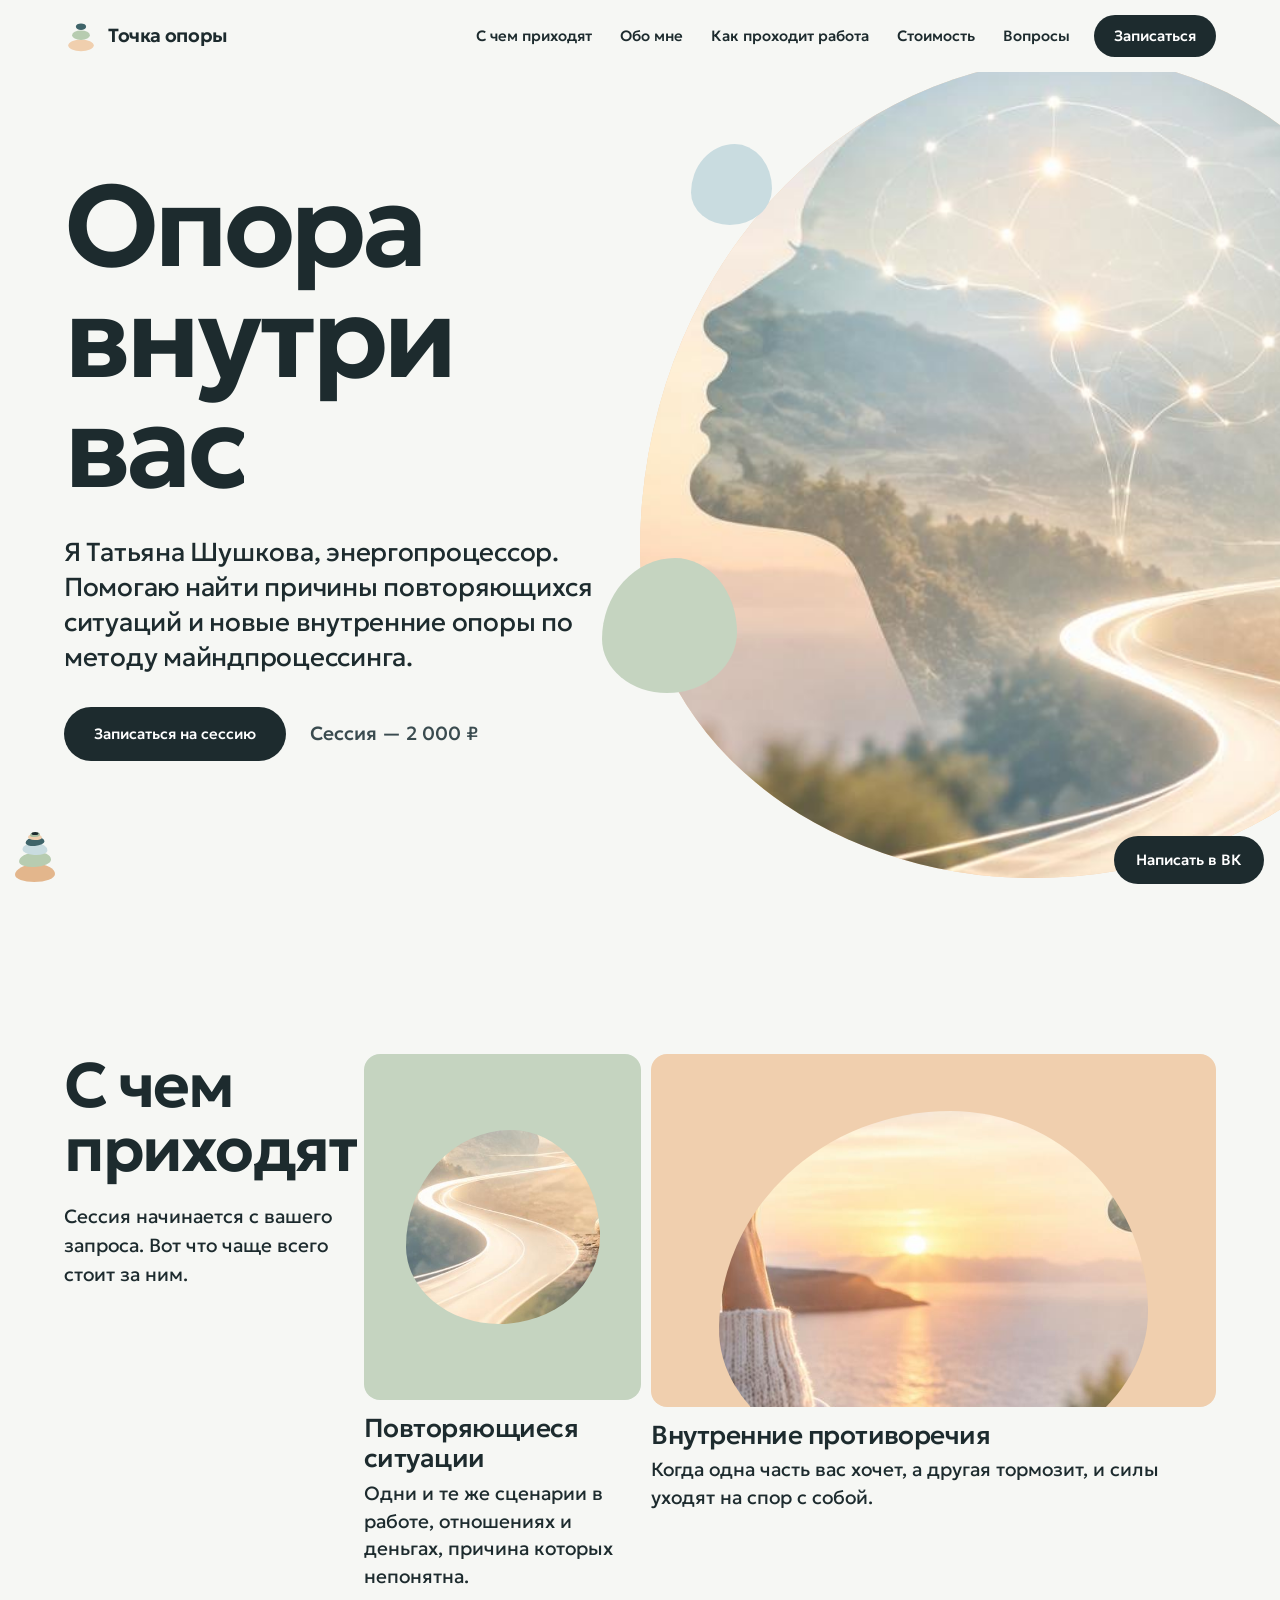
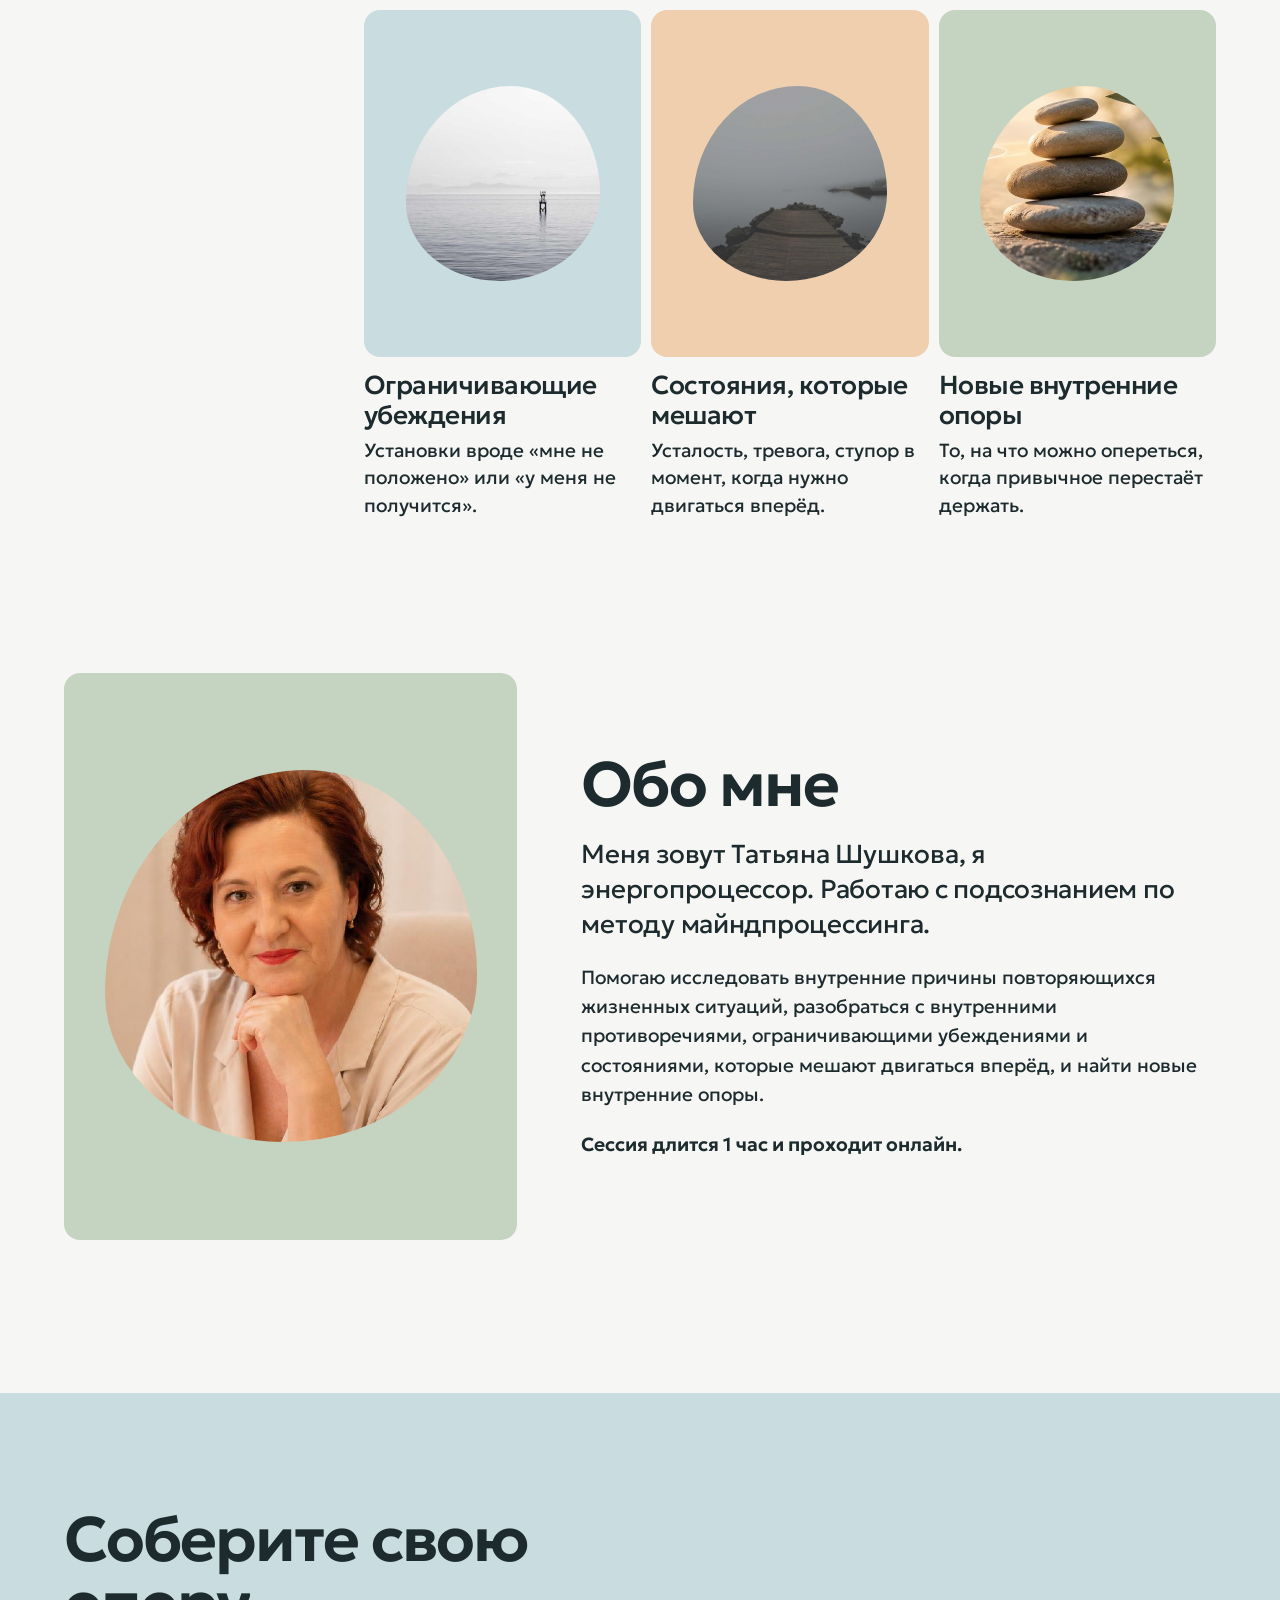
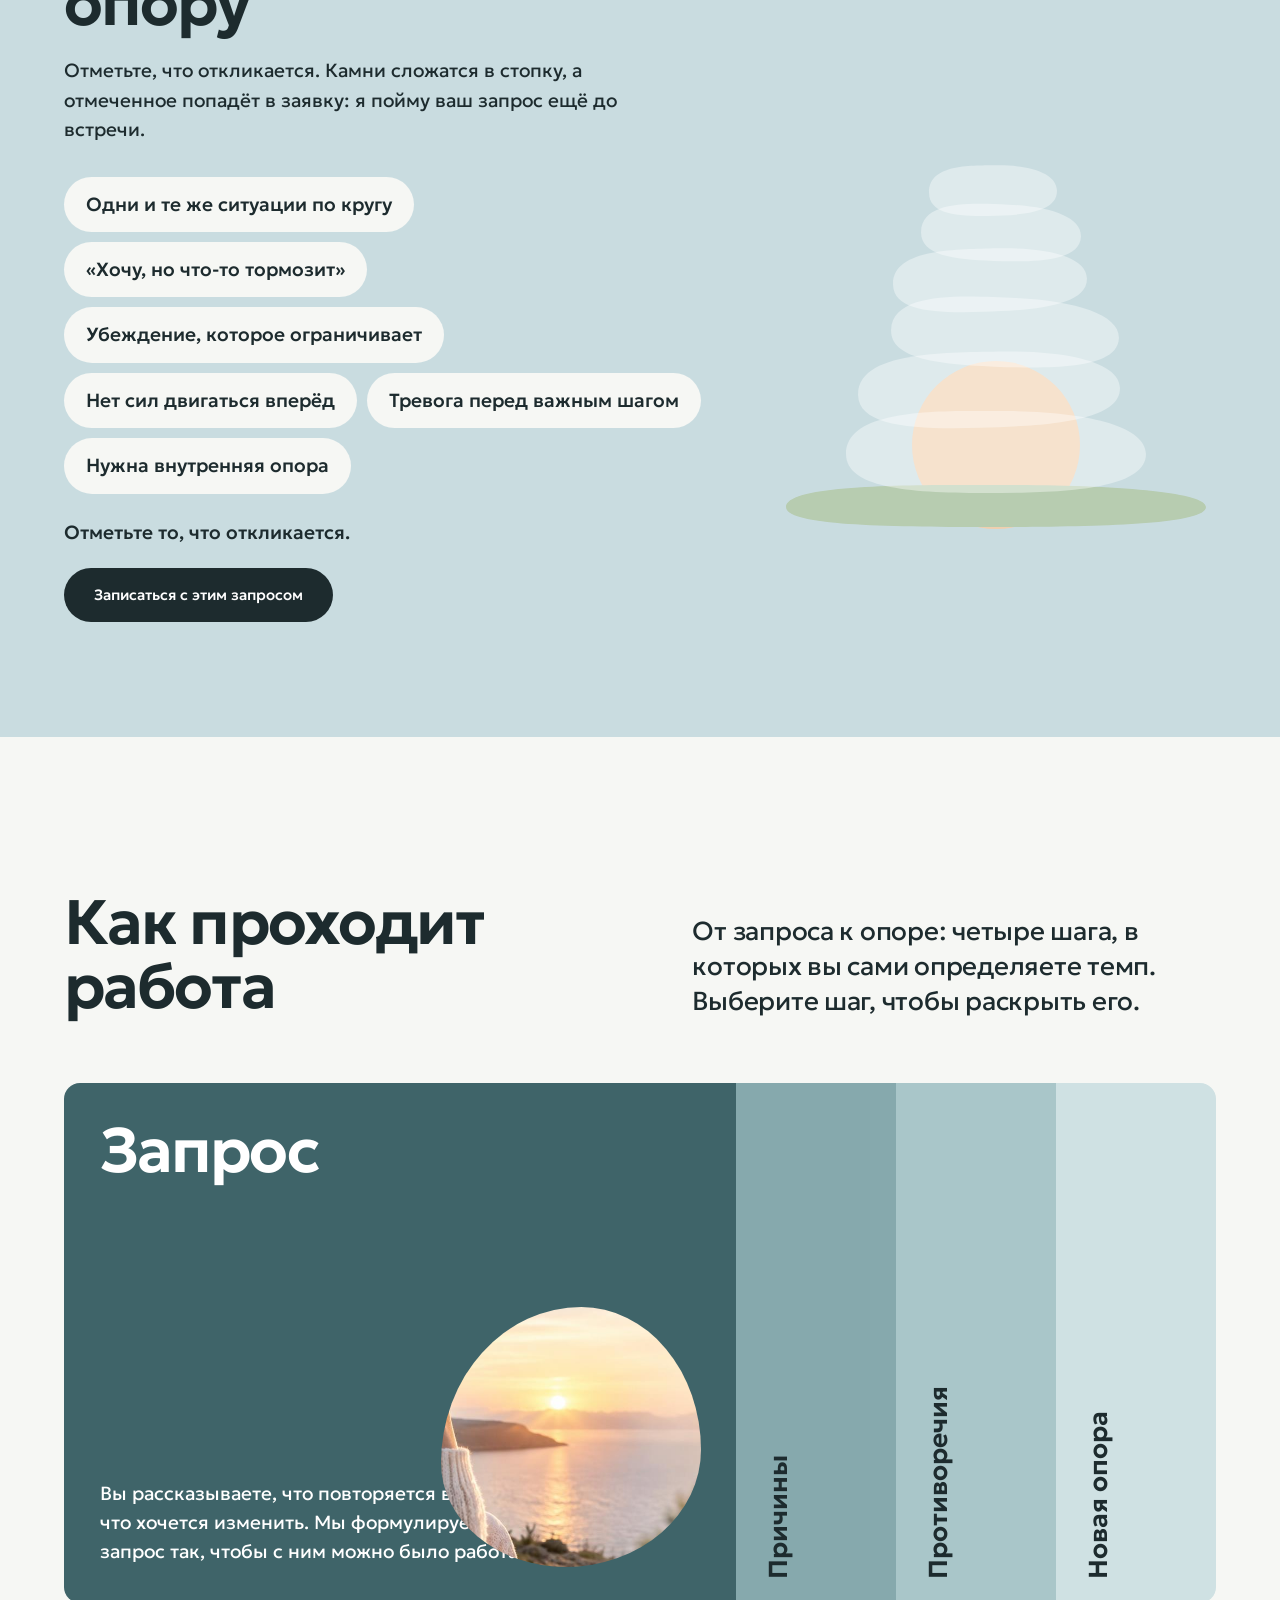
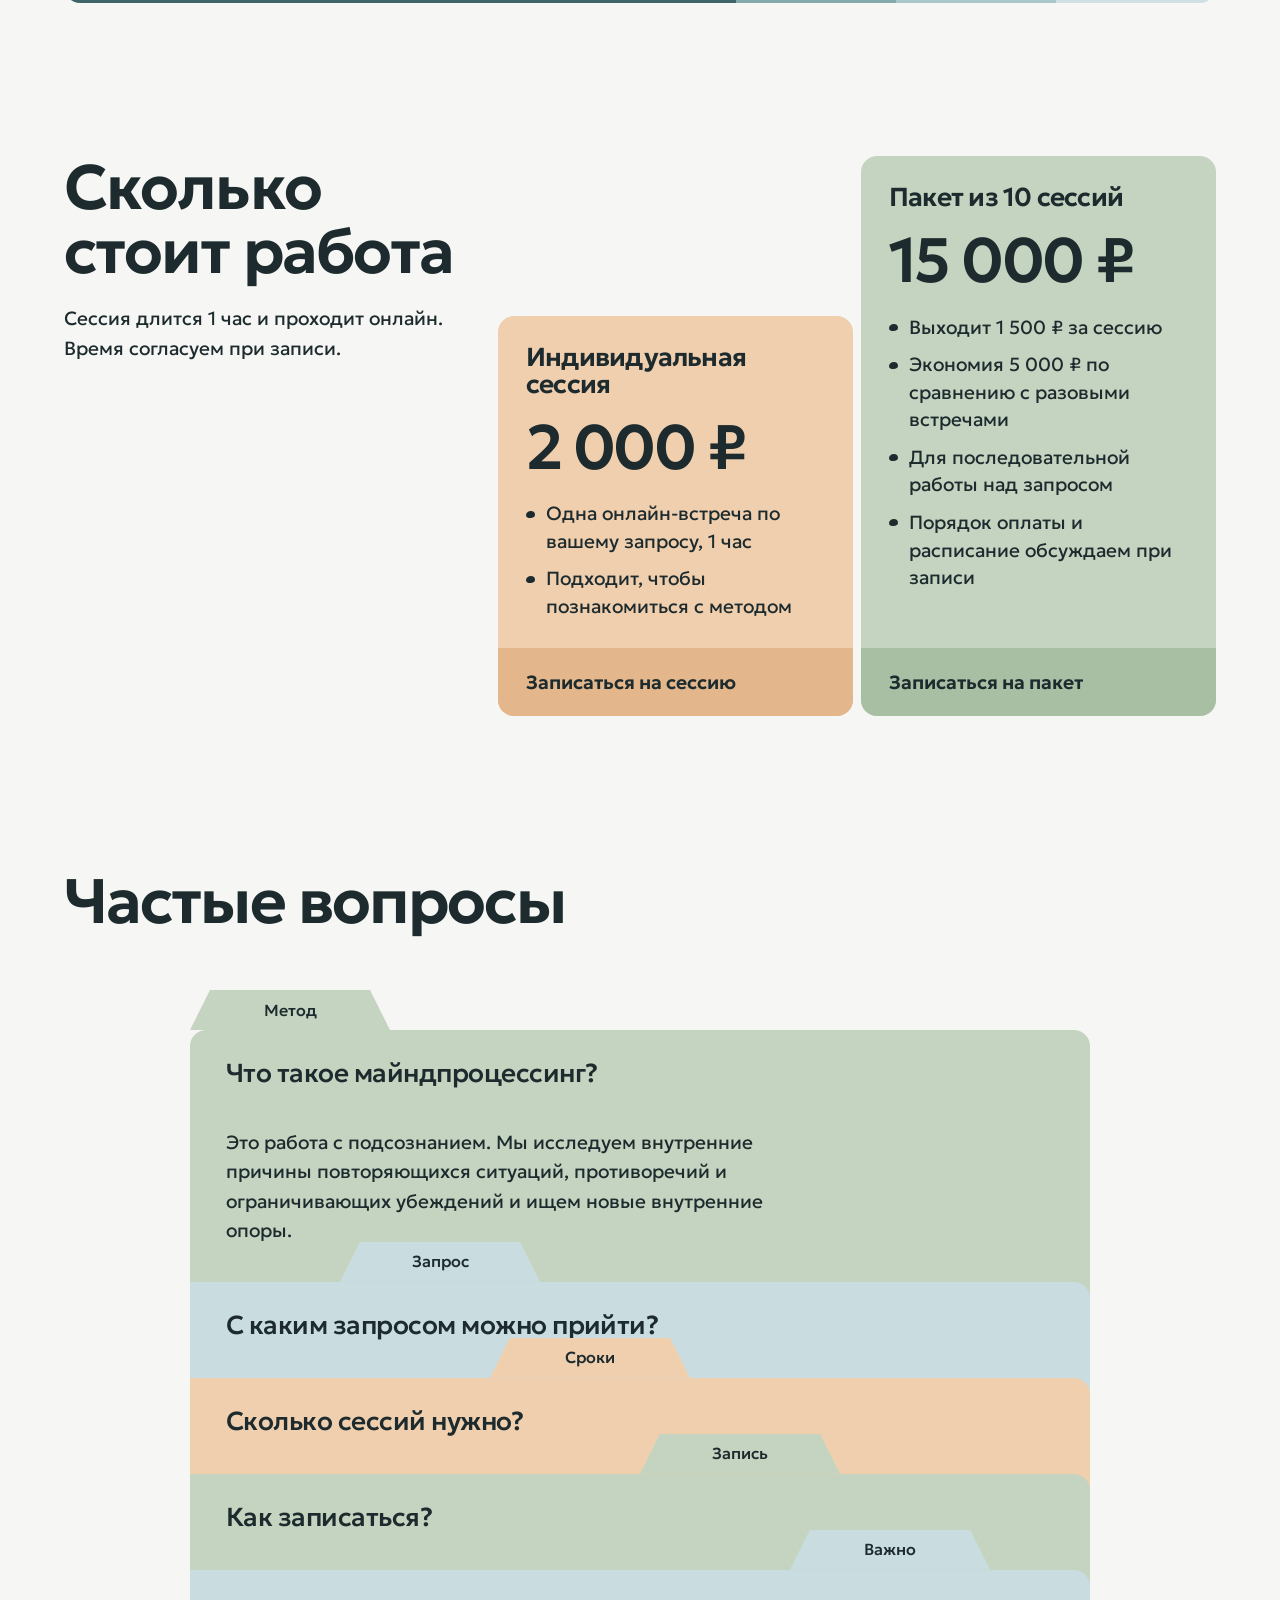
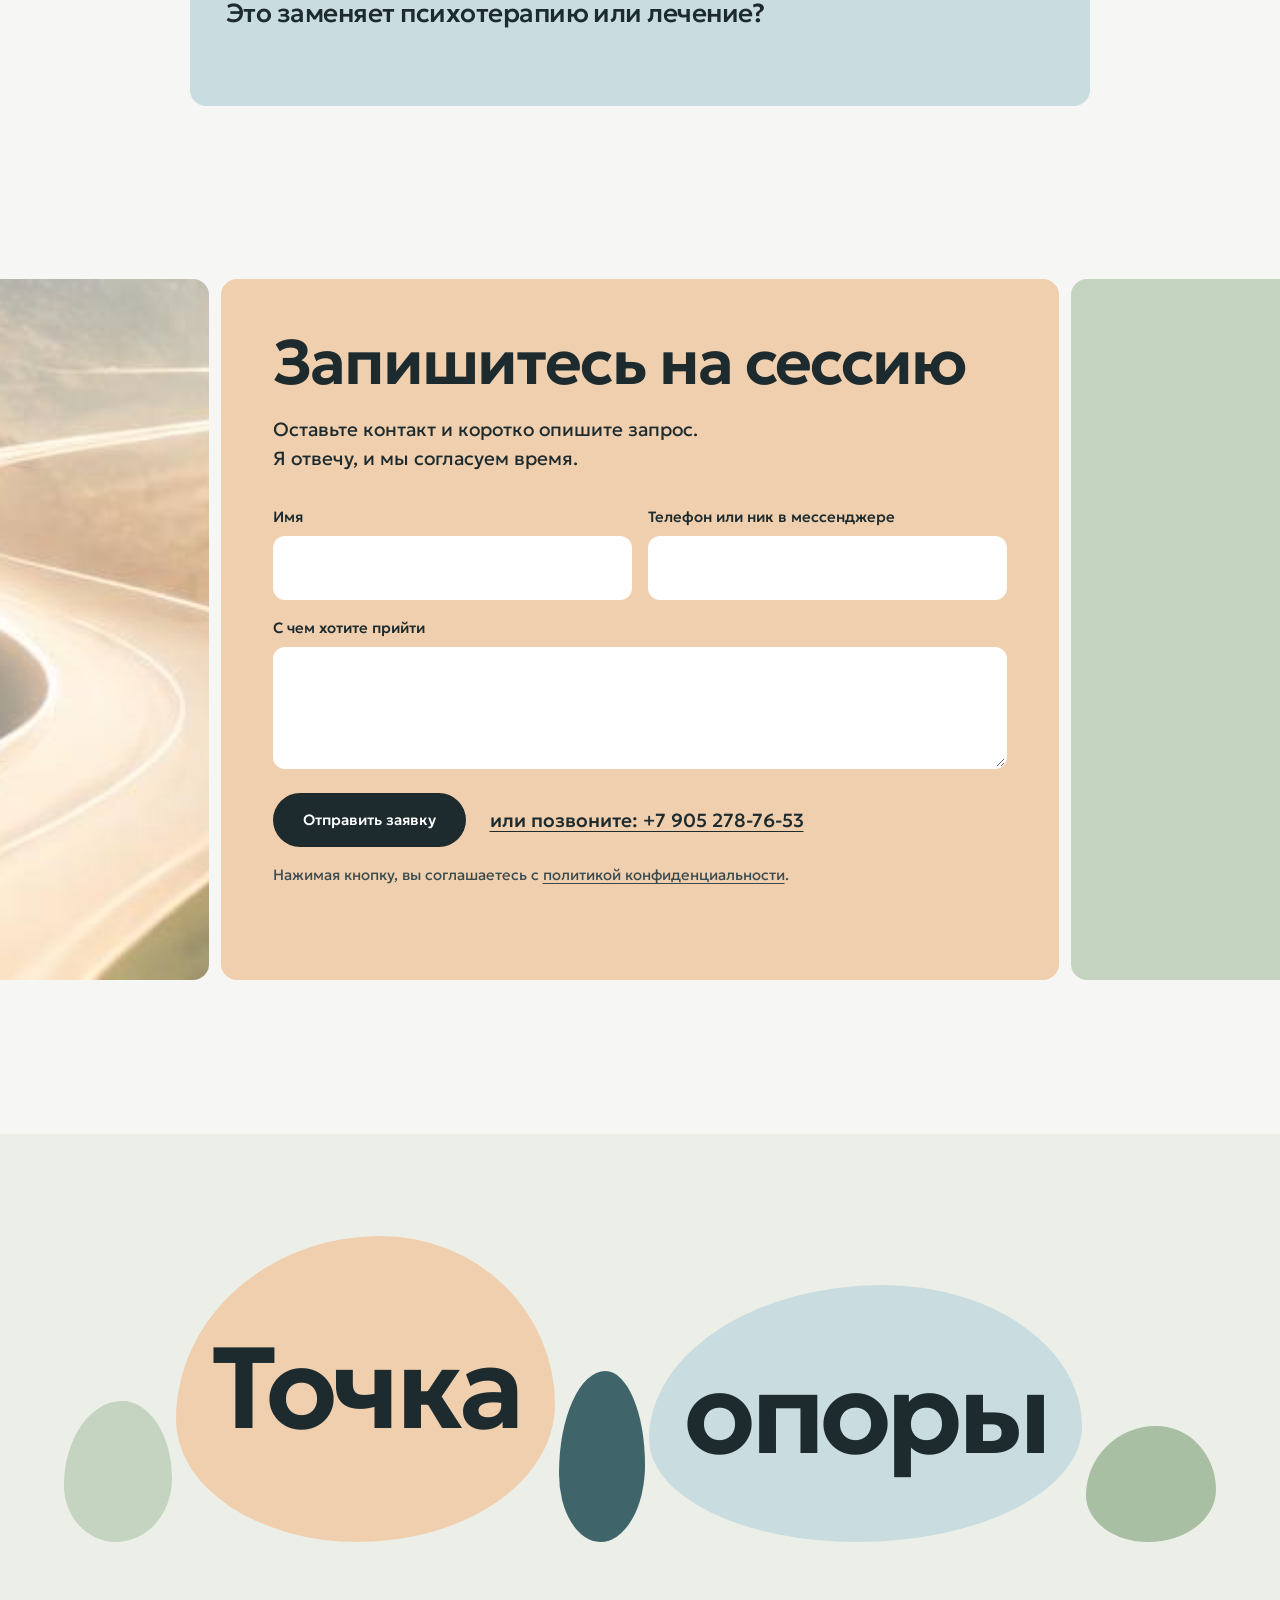
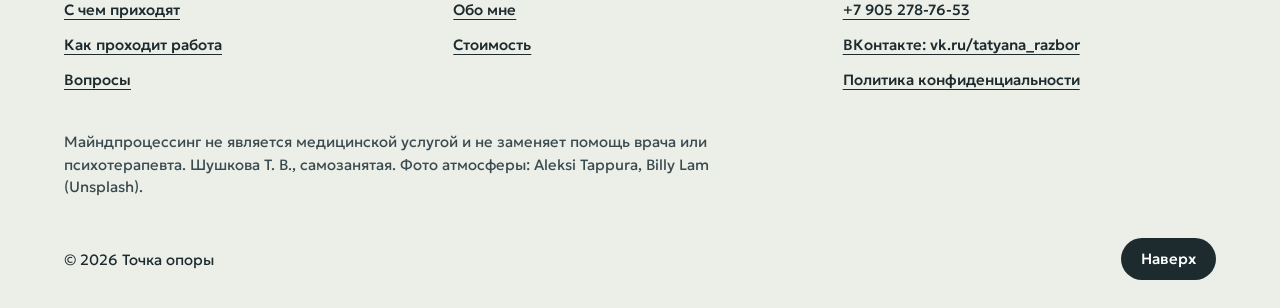
==== commit 6360ce4c: "Данные клиента: фото, телефон, формат сессии, блок Обо мне" ====
--- a/index.html
+++ b/index.html
@@ -26,6 +26,7 @@
     </a>
     <nav class="nav" id="nav" aria-label="Разделы сайта">
       <a href="#topics">С чем приходят</a>
+      <a href="#about">Обо мне</a>
       <a href="#process">Как проходит работа</a>
       <a href="#price">Стоимость</a>
       <a href="#faq">Вопросы</a>
@@ -41,7 +42,7 @@
   <section class="hero" id="top" data-trail="0">
     <div class="hero__text">
       <h1 class="hero__title" data-split aria-label="Опора внутри вас"><span class="l">Опора</span><span class="l">внутри вас</span></h1>
-      <p class="hero__lead" data-reveal>Я энергопроцессор. Помогаю найти причины повторяющихся ситуаций и новые внутренние опоры по методу майндпроцессинга.</p>
+      <p class="hero__lead" data-reveal>Я Татьяна Шушкова, энергопроцессор. Помогаю найти причины повторяющихся ситуаций и новые внутренние опоры по методу майндпроцессинга.</p>
       <div class="hero__act" data-reveal style="--d:120ms">
         <a class="btn" href="#contact">Записаться на сессию</a>
         <span class="hero__price">Сессия — 2&nbsp;000&nbsp;₽</span>
@@ -85,6 +86,17 @@
         <div class="tile__field"><img src="img/stones.jpg" width="380" height="400" loading="lazy" alt="Стопка гладких камней на скале"></div>
         <figcaption><strong>Новые внутренние опоры</strong><span>То, на что можно опереться, когда привычное перестаёт держать.</span></figcaption>
       </figure>
+    </div>
+  </section>
+
+  <!-- ОБО МНЕ -->
+  <section class="about" id="about" data-trail="1">
+    <div class="about__pic" data-reveal="roll"><img src="img/tatyana-portrait.jpg" width="640" height="780" loading="lazy" alt="Татьяна Шушкова, энергопроцессор"></div>
+    <div class="about__text">
+      <h2 data-split>Обо мне</h2>
+      <p data-reveal>Меня зовут Татьяна Шушкова, я энергопроцессор. Работаю с подсознанием по методу майндпроцессинга.</p>
+      <p data-reveal style="--d:90ms">Помогаю исследовать внутренние причины повторяющихся жизненных ситуаций, разобраться с внутренними противоречиями, ограничивающими убеждениями и состояниями, которые мешают двигаться вперёд, и найти новые внутренние опоры.</p>
+      <p class="about__fact" data-reveal style="--d:180ms">Сессия длится 1 час и проходит онлайн.</p>
     </div>
   </section>
 
@@ -159,14 +171,14 @@
     <div class="plans">
       <div class="plans__head">
         <h2 data-split>Сколько стоит работа</h2>
-        <p data-reveal>Никаких скрытых платежей. Формат и время согласуем при записи.</p>
+        <p data-reveal>Сессия длится 1 час и проходит онлайн. Время согласуем при записи.</p>
       </div>
       <article class="plan plan--s" data-reveal>
         <div class="plan__in">
           <h3>Индивидуальная сессия</h3>
           <p class="plan__price"><span data-count="2000">2&nbsp;000</span>&nbsp;₽</p>
           <ul>
-            <li>Одна встреча по вашему запросу</li>
+            <li>Одна онлайн-встреча по вашему запросу, 1 час</li>
             <li>Подходит, чтобы познакомиться с методом</li>
           </ul>
         </div>
@@ -210,7 +222,7 @@
       <div class="card card--sage">
         <span class="card__tab" aria-hidden="true">Запись</span>
         <button class="card__q" type="button" aria-expanded="false" aria-controls="ans4">Как записаться?</button>
-        <div class="card__a" id="ans4"><div><p>Оставьте заявку на сайте или напишите во ВКонтакте. Формат и время сессии согласуем при записи.</p></div></div>
+        <div class="card__a" id="ans4"><div><p>Оставьте заявку на сайте, позвоните по телефону +7 905 278-76-53 или напишите во ВКонтакте. Сессия длится 1 час и проходит онлайн, время согласуем при записи.</p></div></div>
       </div>
       <div class="card card--mist">
         <span class="card__tab" aria-hidden="true">Важно</span>
@@ -245,7 +257,7 @@
           <input type="text" name="_gotcha" style="display:none" tabindex="-1" autocomplete="off">
           <div class="form__act">
             <button class="btn btn--dark" type="submit">Отправить заявку</button>
-            <a class="form__alt" href="https://vk.ru/tatyana_razbor" target="_blank" rel="noopener">или напишите во ВКонтакте</a>
+            <a class="form__alt" href="tel:+79052787653">или позвоните: +7 905 278-76-53</a>
           </div>
           <p class="form__note">Нажимая кнопку, вы соглашаетесь с <a href="privacy.html">политикой конфиденциальности</a>.</p>
           <p class="form__status" id="formStatus" role="status" aria-live="polite"></p>
@@ -268,16 +280,18 @@
   <div class="footer__cols">
     <nav class="footer__nav" aria-label="Разделы в подвале">
       <a href="#topics">С чем приходят</a>
+      <a href="#about">Обо мне</a>
       <a href="#process">Как проходит работа</a>
       <a href="#price">Стоимость</a>
       <a href="#faq">Вопросы</a>
     </nav>
     <div class="footer__contact">
+      <a href="tel:+79052787653">+7 905 278-76-53</a>
       <a href="https://vk.ru/tatyana_razbor" target="_blank" rel="noopener">ВКонтакте: vk.ru/tatyana_razbor</a>
       <a href="privacy.html">Политика конфиденциальности</a>
     </div>
   </div>
-  <p class="footer__legal">Майндпроцессинг не является медицинской услугой и не заменяет помощь врача или психотерапевта. Фото атмосферы: Aleksi Tappura, Billy Lam (Unsplash).</p>
+  <p class="footer__legal">Майндпроцессинг не является медицинской услугой и не заменяет помощь врача или психотерапевта. Шушкова Т. В., самозанятая. Фото атмосферы: Aleksi Tappura, Billy Lam (Unsplash).</p>
   <div class="footer__last">
     <span>© <span id="year">2026</span> Точка опоры</span>
     <a class="btn btn--sm" href="#top">Наверх</a>
--- a/styles.css
+++ b/styles.css
@@ -111,6 +111,12 @@
 
 /* ---------- Секции ---------- */
 section{position:relative}
+.about{display:grid;grid-template-columns:minmax(0,5fr) minmax(0,7fr);gap:clamp(24px,5vw,80px);align-items:center;padding:clamp(88px,12vw,200px) var(--pad) 0}
+.about__pic{background:var(--sage);border-radius:var(--r);aspect-ratio:4/5;display:grid;place-items:center;overflow:hidden}
+.about__pic img{width:82%;aspect-ratio:1;object-fit:cover;object-position:50% 25%;border-radius:var(--pebble)}
+.about__text{display:flex;flex-direction:column;gap:20px;max-width:56ch}
+.about__text p:first-of-type{font-size:var(--step-lead);line-height:1.35;letter-spacing:-.01em}
+.about__fact{font-weight:600}
 .topics,.process,.price,.faq,.contact{padding:clamp(88px,12vw,200px) var(--pad) 0}
 .topics__head p,.process__head p,.plans__head p,.cairn__lead,.contact__lead{max-width:34ch;margin-top:20px;font-size:var(--step-body)}
 
@@ -281,6 +287,7 @@
   .pebble--s2{width:11vw;height:11vw;left:78vw;top:calc(max(66svh,560px) - 2vw)}
   .stage__move{transform:none!important}
   .topics{grid-template-columns:1fr;gap:40px}
+  .about{grid-template-columns:1fr}
   .topics__grid{grid-template-columns:repeat(2,minmax(0,1fr));gap:24px 8px}
   .t2{grid-column:1/-1;order:-1}.t1,.t3,.t4,.t5{grid-column:span 1}
   .tile strong{font-size:var(--step-body)}.tile span{font-size:var(--step-small)}
